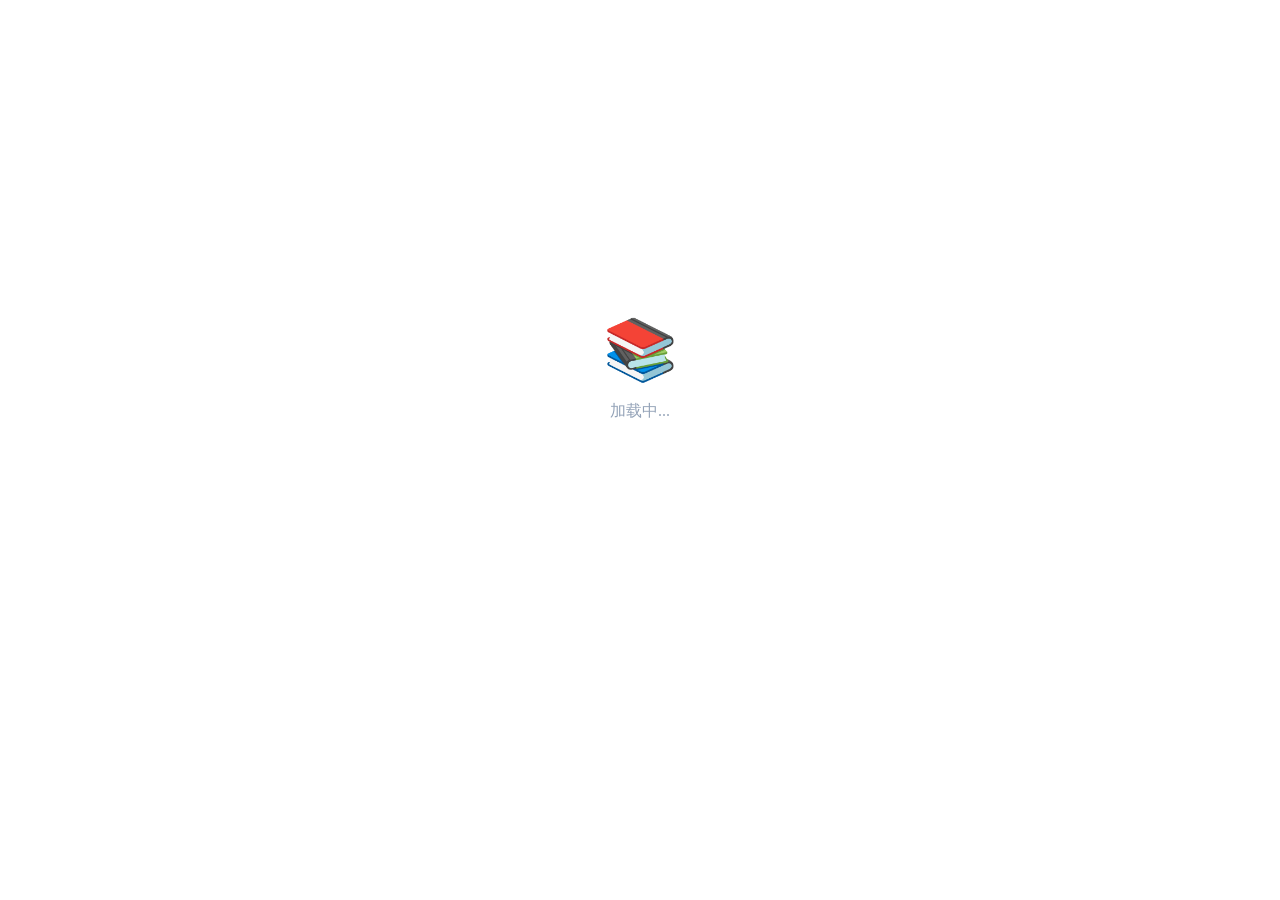
==== docs/app/index.html @ 338a447e "Add app files" ====
<!DOCTYPE html>
<html lang="zh-CN">
<head>
  <meta charset="UTF-8">
  <meta name="viewport" content="width=device-width, initial-scale=1.0">
  <title>南京中考闯关 🏆</title>
  <link rel="stylesheet" href="css/style.css">
</head>
<body>
  <div id="app">
    <!-- 加载中 -->
    <div style="display: flex; align-items: center; justify-content: center; min-height: 80vh;">
      <div style="text-align: center;">
        <div style="font-size: 60px; margin-bottom: 16px;">📚</div>
        <div style="color: #94a3b8;">加载中...</div>
      </div>
    </div>
  </div>

  <script src="js/questions.js"></script>
  <script src="js/game.js"></script>
  <script src="js/app.js"></script>
</body>
</html>
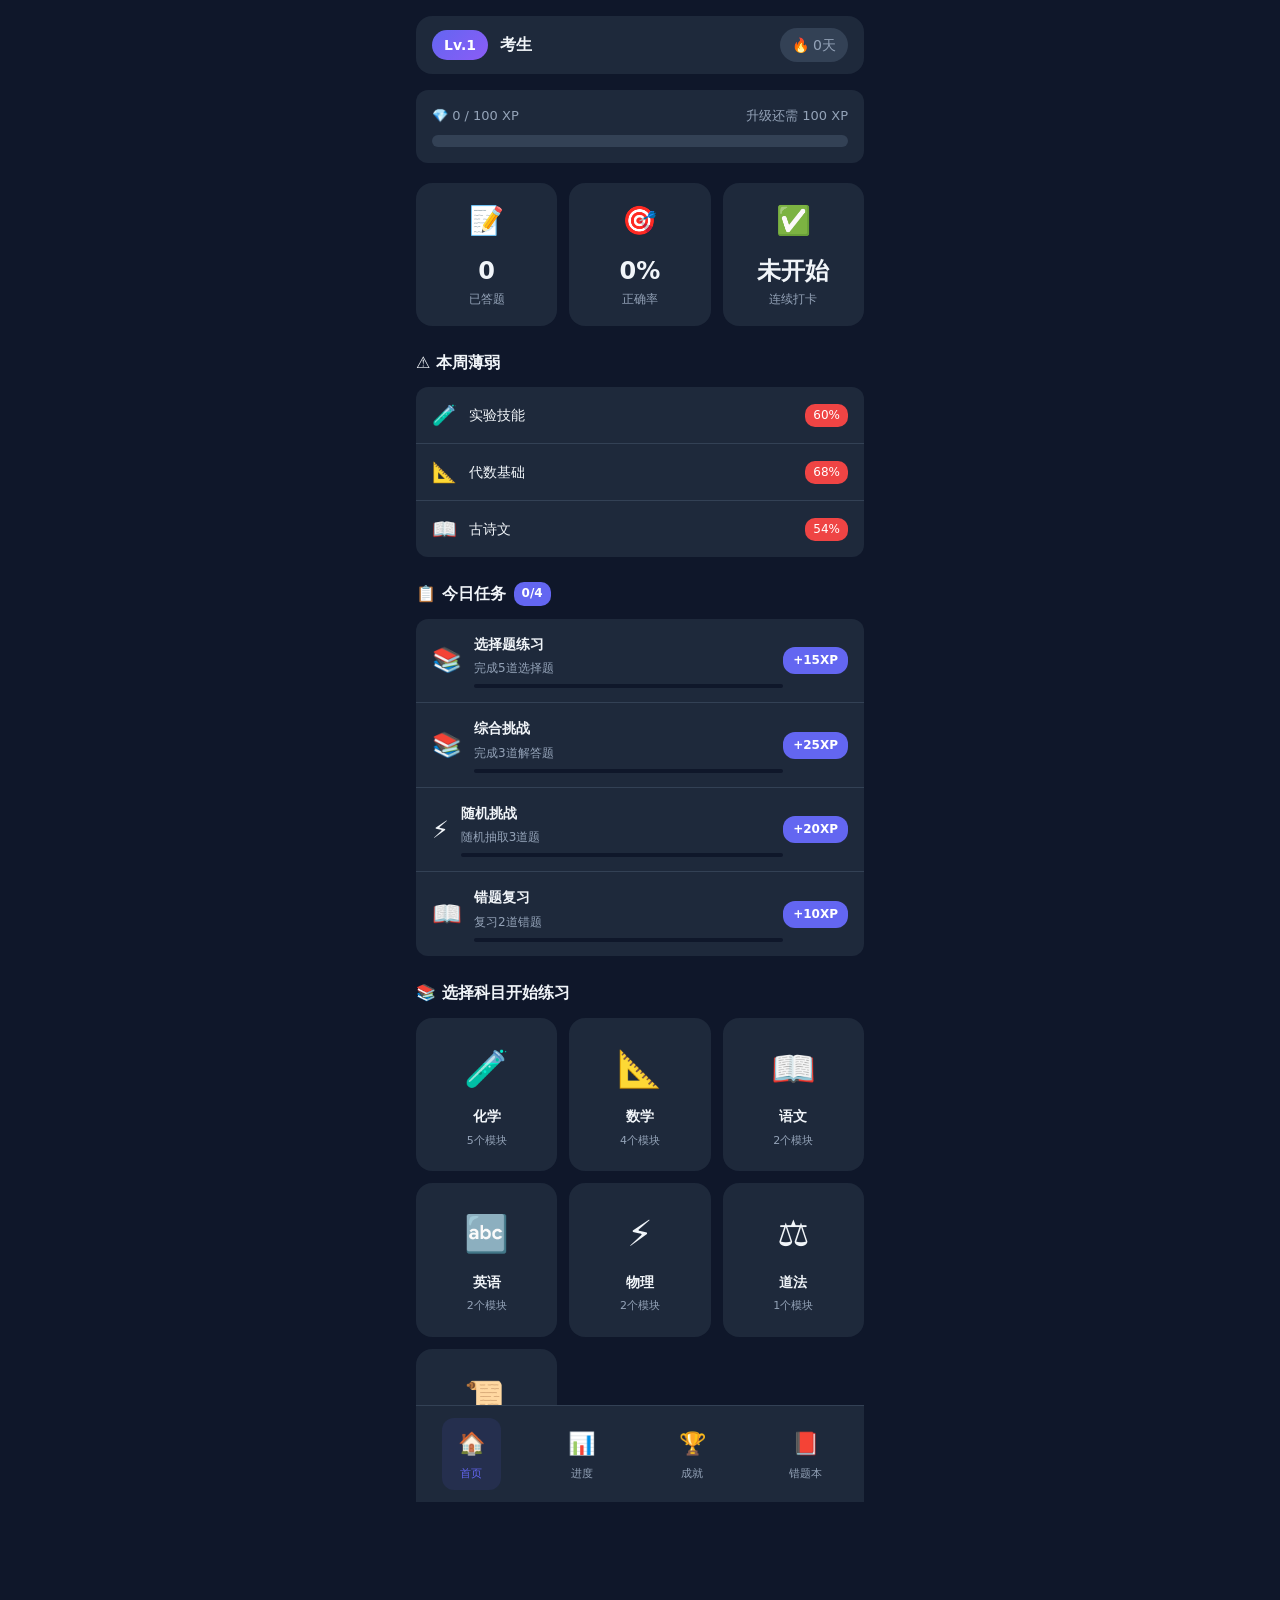
==== commit 60868c79: "fix: force CDN refresh with version param" ====
--- a/docs/app/index.html
+++ b/docs/app/index.html
@@ -4,7 +4,7 @@
   <meta charset="UTF-8">
   <meta name="viewport" content="width=device-width, initial-scale=1.0">
   <title>南京中考闯关 🏆</title>
-  <link rel="stylesheet" href="css/style.css">
+  <link rel="stylesheet" href="css/style.css?v=20260809">
 </head>
 <body>
   <div id="app">
@@ -17,8 +17,8 @@
     </div>
   </div>
 
-  <script src="js/questions.js"></script>
-  <script src="js/game.js"></script>
-  <script src="js/app.js"></script>
+  <script src="js/questions.js?v=20260809"></script>
+  <script src="js/game.js?v=20260809"></script>
+  <script src="js/app.js?v=20260809"></script>
 </body>
 </html>
--- a/docs/app/css/style.css
+++ b/docs/app/css/style.css
@@ -0,0 +1,1126 @@
+/* 南京中考闯关App - 样式 */
+
+/* ===== 基础样式 ===== */
+* {
+  margin: 0;
+  padding: 0;
+  box-sizing: border-box;
+}
+
+:root {
+  --bg-primary: #0f172a;
+  --bg-secondary: #1e293b;
+  --bg-card: #334155;
+  --text-primary: #f1f5f9;
+  --text-secondary: #94a3b8;
+  --accent: #6366f1;
+  --accent-glow: rgba(99, 102, 241, 0.3);
+  --success: #10b981;
+  --success-glow: rgba(16, 185, 129, 0.3);
+  --danger: #ef4444;
+  --warning: #f59e0b;
+}
+
+body {
+  font-family: 'Segoe UI', system-ui, -apple-system, sans-serif;
+  background: var(--bg-primary);
+  color: var(--text-primary);
+  min-height: 100vh;
+  line-height: 1.6;
+}
+
+#app {
+  max-width: 480px;
+  margin: 0 auto;
+  padding: 16px;
+  padding-bottom: 80px;
+}
+
+/* ===== 首页样式 ===== */
+.home-view {
+  animation: fadeIn 0.3s ease;
+}
+
+@keyframes fadeIn {
+  from { opacity: 0; transform: translateY(10px); }
+  to { opacity: 1; transform: translateY(0); }
+}
+
+/* 状态栏 */
+.status-bar {
+  display: flex;
+  justify-content: space-between;
+  align-items: center;
+  padding: 12px 16px;
+  background: var(--bg-secondary);
+  border-radius: 16px;
+  margin-bottom: 16px;
+}
+
+.user-info {
+  display: flex;
+  align-items: center;
+  gap: 12px;
+}
+
+.level-badge {
+  background: linear-gradient(135deg, #6366f1, #8b5cf6);
+  color: white;
+  padding: 4px 12px;
+  border-radius: 20px;
+  font-weight: bold;
+  font-size: 14px;
+}
+
+.user-name {
+  font-weight: 600;
+}
+
+.streak-badge {
+  background: var(--bg-card);
+  padding: 6px 12px;
+  border-radius: 20px;
+  font-size: 14px;
+  color: var(--text-secondary);
+}
+
+.streak-badge.active {
+  background: linear-gradient(135deg, #f59e0b, #ef4444);
+  color: white;
+}
+
+/* 经验条 */
+.xp-bar {
+  background: var(--bg-secondary);
+  border-radius: 12px;
+  padding: 16px;
+  margin-bottom: 20px;
+}
+
+.xp-label {
+  display: flex;
+  justify-content: space-between;
+  font-size: 13px;
+  color: var(--text-secondary);
+  margin-bottom: 8px;
+}
+
+.xp-track {
+  height: 12px;
+  background: var(--bg-card);
+  border-radius: 6px;
+  overflow: hidden;
+}
+
+.xp-fill {
+  height: 100%;
+  background: linear-gradient(90deg, #6366f1, #8b5cf6);
+  border-radius: 6px;
+  transition: width 0.5s ease;
+  box-shadow: 0 0 10px var(--accent-glow);
+}
+
+/* 统计卡片 */
+.stats-grid {
+  display: grid;
+  grid-template-columns: repeat(3, 1fr);
+  gap: 12px;
+  margin-bottom: 24px;
+}
+
+.stat-card {
+  background: var(--bg-secondary);
+  border-radius: 16px;
+  padding: 16px;
+  text-align: center;
+  transition: transform 0.2s;
+}
+
+.stat-card:hover {
+  transform: translateY(-2px);
+}
+
+.stat-icon {
+  font-size: 28px;
+  margin-bottom: 8px;
+}
+
+.stat-value {
+  font-size: 24px;
+  font-weight: bold;
+  color: var(--text-primary);
+}
+
+.stat-label {
+  font-size: 12px;
+  color: var(--text-secondary);
+}
+
+/* 区域标题 */
+.section {
+  margin-bottom: 24px;
+}
+
+.section-title {
+  font-size: 16px;
+  font-weight: 600;
+  margin-bottom: 12px;
+  display: flex;
+  align-items: center;
+  gap: 8px;
+}
+
+.quest-count {
+  background: var(--accent);
+  color: white;
+  padding: 2px 8px;
+  border-radius: 10px;
+  font-size: 12px;
+}
+
+/* 薄弱点列表 */
+.weak-list {
+  background: var(--bg-secondary);
+  border-radius: 12px;
+  overflow: hidden;
+}
+
+.weak-item {
+  display: flex;
+  align-items: center;
+  padding: 12px 16px;
+  border-bottom: 1px solid var(--bg-card);
+  cursor: pointer;
+  transition: background 0.2s;
+}
+
+.weak-item:last-child {
+  border-bottom: none;
+}
+
+.weak-item:hover {
+  background: var(--bg-card);
+}
+
+.weak-icon {
+  font-size: 20px;
+  margin-right: 12px;
+}
+
+.weak-name {
+  flex: 1;
+  font-size: 14px;
+}
+
+.weak-rate {
+  background: var(--danger);
+  color: white;
+  padding: 2px 8px;
+  border-radius: 10px;
+  font-size: 12px;
+}
+
+/* 任务列表 */
+.quest-list {
+  background: var(--bg-secondary);
+  border-radius: 12px;
+  overflow: hidden;
+}
+
+.quest-item {
+  display: flex;
+  align-items: center;
+  padding: 14px 16px;
+  border-bottom: 1px solid var(--bg-card);
+  cursor: pointer;
+  transition: background 0.2s;
+}
+
+.quest-item:last-child {
+  border-bottom: none;
+}
+
+.quest-item:hover {
+  background: var(--bg-card);
+}
+
+.quest-item.completed {
+  opacity: 0.6;
+}
+
+.quest-icon {
+  font-size: 24px;
+  margin-right: 12px;
+}
+
+.quest-info {
+  flex: 1;
+}
+
+.quest-title {
+  font-weight: 600;
+  font-size: 14px;
+}
+
+.quest-desc {
+  font-size: 12px;
+  color: var(--text-secondary);
+  margin: 4px 0;
+}
+
+.quest-progress-bar {
+  height: 4px;
+  background: var(--bg-primary);
+  border-radius: 2px;
+  overflow: hidden;
+  margin-top: 6px;
+}
+
+.quest-progress-fill {
+  height: 100%;
+  background: var(--success);
+  border-radius: 2px;
+  transition: width 0.3s ease;
+}
+
+.quest-xp {
+  background: var(--accent);
+  color: white;
+  padding: 4px 10px;
+  border-radius: 12px;
+  font-size: 12px;
+  font-weight: 600;
+}
+
+/* 科目网格 */
+.subject-grid {
+  display: grid;
+  grid-template-columns: repeat(3, 1fr);
+  gap: 12px;
+}
+
+.subject-card {
+  background: var(--bg-secondary);
+  border-radius: 16px;
+  padding: 20px 12px;
+  text-align: center;
+  cursor: pointer;
+  transition: all 0.3s ease;
+  border: 2px solid transparent;
+}
+
+.subject-card:hover {
+  transform: translateY(-4px);
+  border-color: var(--card-color);
+  box-shadow: 0 8px 20px rgba(0,0,0,0.3);
+}
+
+.subject-icon {
+  font-size: 36px;
+  margin-bottom: 8px;
+}
+
+.subject-name {
+  font-weight: 600;
+  font-size: 14px;
+  margin-bottom: 4px;
+}
+
+.subject-topics {
+  font-size: 11px;
+  color: var(--text-secondary);
+}
+
+/* 底部导航 */
+.bottom-nav {
+  position: fixed;
+  bottom: 0;
+  left: 0;
+  right: 0;
+  background: var(--bg-secondary);
+  display: flex;
+  justify-content: space-around;
+  padding: 12px 0;
+  border-top: 1px solid var(--bg-card);
+  max-width: 480px;
+  margin: 0 auto;
+}
+
+.nav-item {
+  display: flex;
+  flex-direction: column;
+  align-items: center;
+  gap: 4px;
+  cursor: pointer;
+  padding: 8px 16px;
+  border-radius: 12px;
+  transition: all 0.2s;
+  color: var(--text-secondary);
+}
+
+.nav-item.active {
+  color: var(--accent);
+  background: rgba(99, 102, 241, 0.1);
+}
+
+.nav-icon {
+  font-size: 22px;
+}
+
+.nav-label {
+  font-size: 11px;
+}
+
+/* ===== 题目页面 ===== */
+.quiz-view {
+  animation: fadeIn 0.3s ease;
+}
+
+.quiz-header {
+  background: var(--bg-secondary);
+  border-radius: 12px;
+  padding: 16px;
+  margin-bottom: 20px;
+}
+
+.quiz-progress-info {
+  display: flex;
+  justify-content: space-between;
+  font-size: 14px;
+  margin-bottom: 8px;
+}
+
+.quiz-score {
+  color: var(--success);
+  font-weight: 600;
+}
+
+.quiz-progress-bar {
+  height: 6px;
+  background: var(--bg-card);
+  border-radius: 3px;
+  overflow: hidden;
+}
+
+.quiz-progress-fill {
+  height: 100%;
+  background: linear-gradient(90deg, var(--accent), #8b5cf6);
+  border-radius: 3px;
+  transition: width 0.3s ease;
+}
+
+/* 题目容器 */
+.question-container {
+  background: var(--bg-secondary);
+  border-radius: 16px;
+  padding: 20px;
+  margin-bottom: 20px;
+}
+
+.question-type-badge {
+  display: inline-block;
+  background: var(--accent);
+  color: white;
+  padding: 4px 12px;
+  border-radius: 20px;
+  font-size: 12px;
+  margin-bottom: 16px;
+}
+
+.question-text {
+  font-size: 18px;
+  font-weight: 500;
+  line-height: 1.7;
+  margin-bottom: 24px;
+}
+
+/* 选项列表 */
+.options-list {
+  display: flex;
+  flex-direction: column;
+  gap: 12px;
+}
+
+.option-item {
+  display: flex;
+  align-items: center;
+  background: var(--bg-card);
+  padding: 14px 16px;
+  border-radius: 12px;
+  cursor: pointer;
+  transition: all 0.2s;
+  border: 2px solid transparent;
+}
+
+.option-item:hover {
+  border-color: var(--accent);
+  transform: translateX(4px);
+}
+
+.option-item.correct-option {
+  background: var(--success);
+  border-color: var(--success);
+}
+
+.option-item.wrong-option {
+  background: var(--danger);
+  border-color: var(--danger);
+}
+
+.option-letter {
+  width: 32px;
+  height: 32px;
+  background: var(--bg-secondary);
+  border-radius: 50%;
+  display: flex;
+  align-items: center;
+  justify-content: center;
+  font-weight: bold;
+  margin-right: 12px;
+  flex-shrink: 0;
+}
+
+.option-text {
+  font-size: 15px;
+}
+
+/* 填空题输入 */
+.input-area {
+  display: flex;
+  gap: 12px;
+}
+
+.answer-input {
+  flex: 1;
+  background: var(--bg-card);
+  border: 2px solid var(--bg-card);
+  border-radius: 12px;
+  padding: 14px 16px;
+  font-size: 16px;
+  color: var(--text-primary);
+  outline: none;
+  transition: border-color 0.2s;
+}
+
+.answer-input:focus {
+  border-color: var(--accent);
+}
+
+.submit-btn {
+  background: var(--accent);
+  color: white;
+  border: none;
+  padding: 14px 24px;
+  border-radius: 12px;
+  font-size: 15px;
+  font-weight: 600;
+  cursor: pointer;
+  transition: transform 0.2s;
+}
+
+.submit-btn:hover {
+  transform: scale(1.05);
+}
+
+/* 结果区域 */
+.result-area {
+  margin-top: 16px;
+}
+
+.result-card {
+  background: var(--bg-secondary);
+  border-radius: 16px;
+  padding: 24px;
+  text-align: center;
+  animation: slideUp 0.3s ease;
+}
+
+@keyframes slideUp {
+  from { opacity: 0; transform: translateY(20px); }
+  to { opacity: 1; transform: translateY(0); }
+}
+
+.result-card.correct {
+  border: 2px solid var(--success);
+}
+
+.result-card.wrong {
+  border: 2px solid var(--danger);
+}
+
+.result-icon {
+  font-size: 48px;
+  margin-bottom: 12px;
+}
+
+.result-text {
+  font-size: 20px;
+  font-weight: bold;
+  margin-bottom: 16px;
+}
+
+.result-card.correct .result-text {
+  color: var(--success);
+}
+
+.result-card.wrong .result-text {
+  color: var(--danger);
+}
+
+.answer-compare {
+  background: var(--bg-card);
+  padding: 12px;
+  border-radius: 8px;
+  margin-bottom: 16px;
+  text-align: left;
+}
+
+.your-answer {
+  color: var(--danger);
+  font-size: 14px;
+  margin-bottom: 8px;
+}
+
+.correct-answer {
+  color: var(--success);
+  font-size: 14px;
+}
+
+.explanation {
+  background: var(--bg-card);
+  padding: 12px;
+  border-radius: 8px;
+  text-align: left;
+  font-size: 14px;
+  line-height: 1.6;
+  margin-bottom: 20px;
+  color: var(--text-secondary);
+}
+
+.explanation strong {
+  color: var(--text-primary);
+}
+
+.next-btn {
+  background: var(--accent);
+  color: white;
+  border: none;
+  padding: 14px 32px;
+  border-radius: 12px;
+  font-size: 16px;
+  font-weight: 600;
+  cursor: pointer;
+  transition: transform 0.2s;
+}
+
+.next-btn:hover {
+  transform: scale(1.05);
+}
+
+/* ===== 结果页面 ===== */
+.result-view {
+  display: flex;
+  flex-direction: column;
+  align-items: center;
+  justify-content: center;
+  min-height: 70vh;
+  animation: fadeIn 0.3s ease;
+}
+
+.result-summary {
+  text-align: center;
+  margin-bottom: 32px;
+}
+
+.result-grade {
+  font-size: 80px;
+  margin-bottom: 16px;
+}
+
+.result-summary h2 {
+  font-size: 24px;
+  margin-bottom: 24px;
+}
+
+.result-stats {
+  display: flex;
+  gap: 24px;
+}
+
+.result-stat {
+  text-align: center;
+}
+
+.result-stat .stat-value {
+  display: block;
+  font-size: 28px;
+  font-weight: bold;
+  color: var(--accent);
+}
+
+.result-stat .stat-label {
+  font-size: 12px;
+  color: var(--text-secondary);
+}
+
+.result-actions {
+  display: flex;
+  gap: 16px;
+}
+
+.action-btn {
+  padding: 14px 28px;
+  border-radius: 12px;
+  font-size: 15px;
+  font-weight: 600;
+  cursor: pointer;
+  transition: transform 0.2s;
+}
+
+.action-btn:hover {
+  transform: scale(1.05);
+}
+
+.action-btn.primary {
+  background: var(--accent);
+  color: white;
+  border: none;
+}
+
+.action-btn.secondary {
+  background: transparent;
+  color: var(--accent);
+  border: 2px solid var(--accent);
+}
+
+/* ===== 专题选择页面 ===== */
+.topics-view {
+  animation: fadeIn 0.3s ease;
+}
+
+.view-header {
+  display: flex;
+  align-items: center;
+  gap: 16px;
+  margin-bottom: 24px;
+}
+
+.back-btn {
+  background: var(--bg-secondary);
+  border: none;
+  color: var(--text-primary);
+  padding: 8px 16px;
+  border-radius: 8px;
+  cursor: pointer;
+  transition: background 0.2s;
+}
+
+.back-btn:hover {
+  background: var(--bg-card);
+}
+
+.view-header h2 {
+  font-size: 20px;
+}
+
+.topic-list {
+  background: var(--bg-secondary);
+  border-radius: 16px;
+  overflow: hidden;
+}
+
+.topic-item {
+  display: flex;
+  align-items: center;
+  padding: 16px;
+  border-bottom: 1px solid var(--bg-card);
+  cursor: pointer;
+  transition: background 0.2s;
+}
+
+.topic-item:last-child {
+  border-bottom: none;
+}
+
+.topic-item:hover {
+  background: var(--bg-card);
+}
+
+.topic-icon {
+  width: 48px;
+  height: 48px;
+  border-radius: 12px;
+  display: flex;
+  align-items: center;
+  justify-content: center;
+  font-size: 24px;
+  margin-right: 16px;
+}
+
+.topic-info {
+  flex: 1;
+}
+
+.topic-name {
+  font-weight: 600;
+  font-size: 15px;
+  margin-bottom: 4px;
+}
+
+.topic-count {
+  font-size: 12px;
+  color: var(--text-secondary);
+}
+
+.topic-arrow {
+  color: var(--text-secondary);
+  font-size: 18px;
+}
+
+/* ===== 进度页面 ===== */
+.progress-view {
+  animation: fadeIn 0.3s ease;
+}
+
+.progress-summary {
+  display: grid;
+  grid-template-columns: repeat(3, 1fr);
+  gap: 12px;
+  margin-bottom: 24px;
+}
+
+.progress-card {
+  background: var(--bg-secondary);
+  border-radius: 16px;
+  padding: 16px;
+  text-align: center;
+  display: flex;
+  flex-direction: column;
+  align-items: center;
+}
+
+.progress-icon {
+  font-size: 28px;
+  margin-bottom: 8px;
+}
+
+.progress-value {
+  font-size: 24px;
+  font-weight: bold;
+}
+
+.progress-label {
+  font-size: 11px;
+  color: var(--text-secondary);
+}
+
+.level-section {
+  background: var(--bg-secondary);
+  border-radius: 16px;
+  padding: 20px;
+  margin-bottom: 24px;
+}
+
+.level-section h3 {
+  font-size: 16px;
+  margin-bottom: 16px;
+}
+
+.level-info {
+  display: flex;
+  justify-content: space-between;
+  font-size: 14px;
+  margin-bottom: 8px;
+}
+
+.level-bar {
+  height: 12px;
+  background: var(--bg-card);
+  border-radius: 6px;
+  overflow: hidden;
+  margin-bottom: 8px;
+}
+
+.level-fill {
+  height: 100%;
+  background: linear-gradient(90deg, #6366f1, #8b5cf6);
+  border-radius: 6px;
+  transition: width 0.5s ease;
+}
+
+.level-next {
+  font-size: 12px;
+  color: var(--text-secondary);
+  text-align: center;
+}
+
+.subject-progress {
+  background: var(--bg-secondary);
+  border-radius: 16px;
+  padding: 20px;
+  margin-bottom: 24px;
+}
+
+.subject-progress h3 {
+  font-size: 16px;
+  margin-bottom: 16px;
+}
+
+.subject-progress-item {
+  display: flex;
+  align-items: center;
+  gap: 12px;
+  margin-bottom: 12px;
+}
+
+.subject-progress-item:last-child {
+  margin-bottom: 0;
+}
+
+.subject-progress-info {
+  display: flex;
+  align-items: center;
+  gap: 8px;
+  width: 80px;
+}
+
+.subject-progress-info .subject-icon {
+  font-size: 18px;
+}
+
+.subject-progress-info .subject-name {
+  font-size: 13px;
+}
+
+.subject-progress-bar {
+  flex: 1;
+  height: 8px;
+  background: var(--bg-card);
+  border-radius: 4px;
+  overflow: hidden;
+}
+
+.subject-progress-fill {
+  height: 100%;
+  border-radius: 4px;
+  transition: width 0.5s ease;
+}
+
+.subject-progress-value {
+  font-size: 13px;
+  font-weight: 600;
+  width: 40px;
+  text-align: right;
+}
+
+.back-home-btn {
+  display: block;
+  width: 100%;
+  background: var(--accent);
+  color: white;
+  border: none;
+  padding: 14px;
+  border-radius: 12px;
+  font-size: 15px;
+  font-weight: 600;
+  cursor: pointer;
+  transition: transform 0.2s;
+}
+
+.back-home-btn:hover {
+  transform: scale(1.02);
+}
+
+/* ===== 成就页面 ===== */
+.achievements-view {
+  animation: fadeIn 0.3s ease;
+}
+
+.achievements-grid {
+  display: grid;
+  grid-template-columns: repeat(2, 1fr);
+  gap: 12px;
+  margin-bottom: 24px;
+}
+
+.achievement-card {
+  background: var(--bg-secondary);
+  border-radius: 16px;
+  padding: 20px;
+  text-align: center;
+  border: 2px solid transparent;
+  transition: all 0.3s ease;
+}
+
+.achievement-card.unlocked {
+  border-color: var(--warning);
+  box-shadow: 0 0 20px rgba(245, 158, 11, 0.2);
+}
+
+.achievement-card.locked {
+  opacity: 0.5;
+}
+
+.achievement-icon {
+  font-size: 40px;
+  margin-bottom: 12px;
+}
+
+.achievement-name {
+  font-weight: 600;
+  font-size: 14px;
+  margin-bottom: 4px;
+}
+
+.achievement-desc {
+  font-size: 11px;
+  color: var(--text-secondary);
+  margin-bottom: 8px;
+}
+
+.achievement-badge {
+  background: var(--warning);
+  color: white;
+  padding: 2px 10px;
+  border-radius: 10px;
+  font-size: 11px;
+  font-weight: 600;
+}
+
+.achievement-condition {
+  font-size: 11px;
+  color: var(--text-secondary);
+}
+
+/* ===== 错题本页面 ===== */
+.wrongbook-view {
+  animation: fadeIn 0.3s ease;
+}
+
+.empty-state {
+  text-align: center;
+  padding: 60px 20px;
+}
+
+.empty-icon {
+  font-size: 60px;
+  margin-bottom: 16px;
+}
+
+.empty-text {
+  font-size: 16px;
+  color: var(--text-secondary);
+}
+
+.wrong-list {
+  background: var(--bg-secondary);
+  border-radius: 16px;
+  overflow: hidden;
+  margin-bottom: 24px;
+}
+
+.wrong-item {
+  padding: 16px;
+  border-bottom: 1px solid var(--bg-card);
+}
+
+.wrong-item:last-child {
+  border-bottom: none;
+}
+
+.wrong-question {
+  font-size: 14px;
+  margin-bottom: 12px;
+  line-height: 1.5;
+}
+
+.wrong-answer {
+  background: var(--bg-card);
+  padding: 10px;
+  border-radius: 8px;
+  margin-bottom: 8px;
+}
+
+.wrong-label {
+  color: var(--text-secondary);
+  font-size: 12px;
+}
+
+.wrong-value {
+  color: var(--success);
+  font-size: 13px;
+  font-weight: 600;
+}
+
+.wrong-times {
+  font-size: 11px;
+  color: var(--danger);
+  margin-bottom: 8px;
+}
+
+.review-btn {
+  background: var(--accent);
+  color: white;
+  border: none;
+  padding: 8px 16px;
+  border-radius: 8px;
+  font-size: 12px;
+  cursor: pointer;
+  transition: transform 0.2s;
+}
+
+.review-btn:hover {
+  transform: scale(1.05);
+}
+
+/* ===== 提示 ===== */
+.toast {
+  position: fixed;
+  top: 50%;
+  left: 50%;
+  transform: translate(-50%, -50%);
+  background: var(--bg-card);
+  color: var(--text-primary);
+  padding: 12px 24px;
+  border-radius: 12px;
+  font-size: 14px;
+  z-index: 1000;
+  animation: fadeIn 0.2s ease;
+  box-shadow: 0 10px 30px rgba(0,0,0,0.5);
+}
+
+.achievement-toast {
+  position: fixed;
+  top: 20px;
+  left: 50%;
+  transform: translateX(-50%);
+  background: linear-gradient(135deg, #f59e0b, #ef4444);
+  color: white;
+  padding: 16px 24px;
+  border-radius: 16px;
+  display: flex;
+  align-items: center;
+  gap: 12px;
+  z-index: 1000;
+  animation: slideDown 0.3s ease;
+  box-shadow: 0 10px 30px rgba(0,0,0,0.5);
+}
+
+@keyframes slideDown {
+  from { opacity: 0; transform: translate(-50%, -30px); }
+  to { opacity: 1; transform: translate(-50%, 0); }
+}
+
+.achievement-toast-icon {
+  font-size: 28px;
+}
+
+.achievement-toast-title {
+  font-weight: 600;
+  font-size: 14px;
+}
+
+.achievement-toast-desc {
+  font-size: 12px;
+  opacity: 0.9;
+}
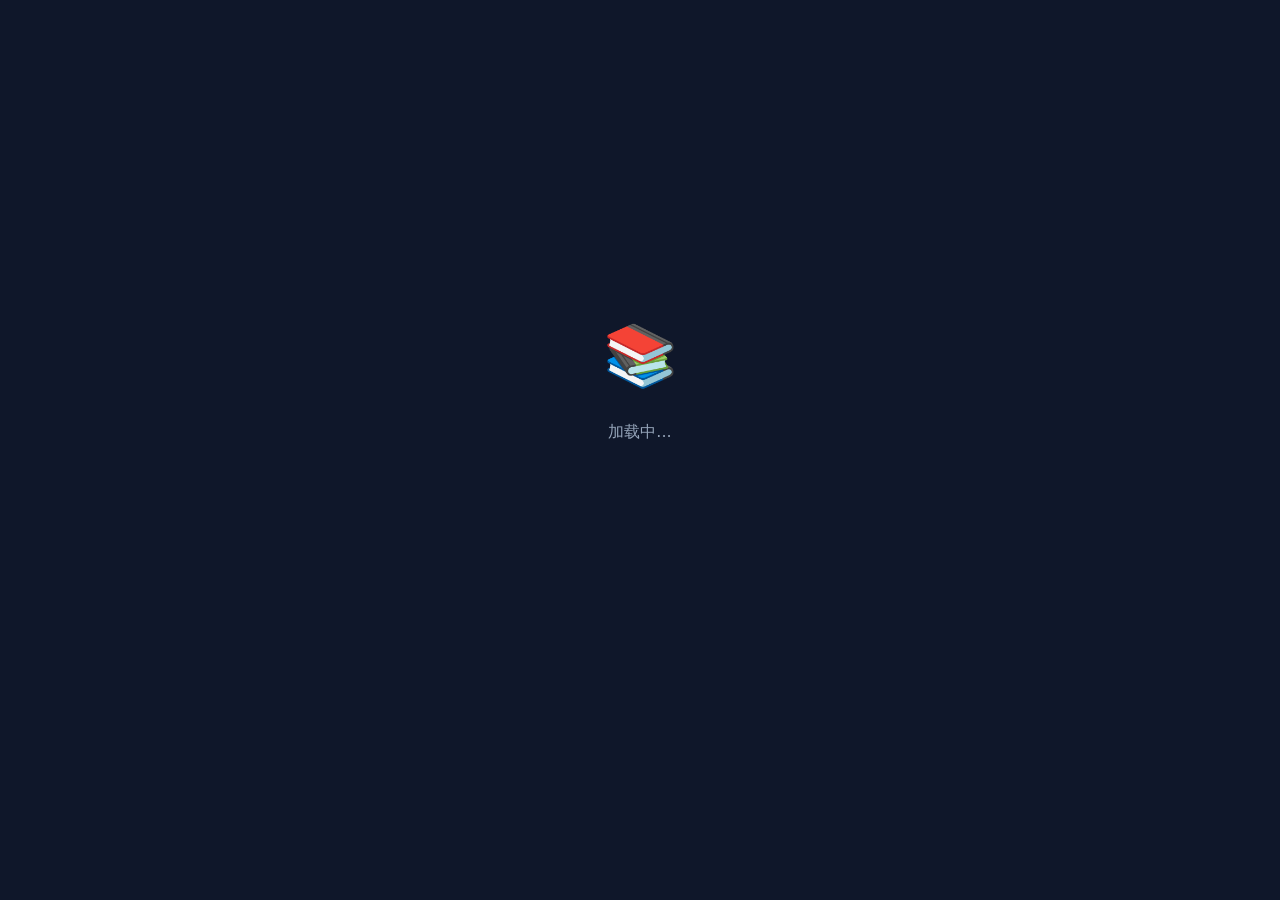
==== commit 85a9372b: "refresh: rename js files to force CDN refresh" ====
--- a/docs/app/index.html
+++ b/docs/app/index.html
@@ -4,7 +4,7 @@
   <meta charset="UTF-8">
   <meta name="viewport" content="width=device-width, initial-scale=1.0">
   <title>南京中考闯关 🏆</title>
-  <link rel="stylesheet" href="css/style.css?v=20260809">
+  <link rel="stylesheet" href="css/style.css?v=20260809b">
 </head>
 <body>
   <div id="app">
@@ -17,8 +17,8 @@
     </div>
   </div>
 
-  <script src="js/questions.js?v=20260809"></script>
-  <script src="js/game.js?v=20260809"></script>
-  <script src="js/app.js?v=20260809"></script>
+  <script src="js/questions.v2.js"></script>
+  <script src="js/game.v2.js"></script>
+  <script src="js/app.v2.js"></script>
 </body>
 </html>
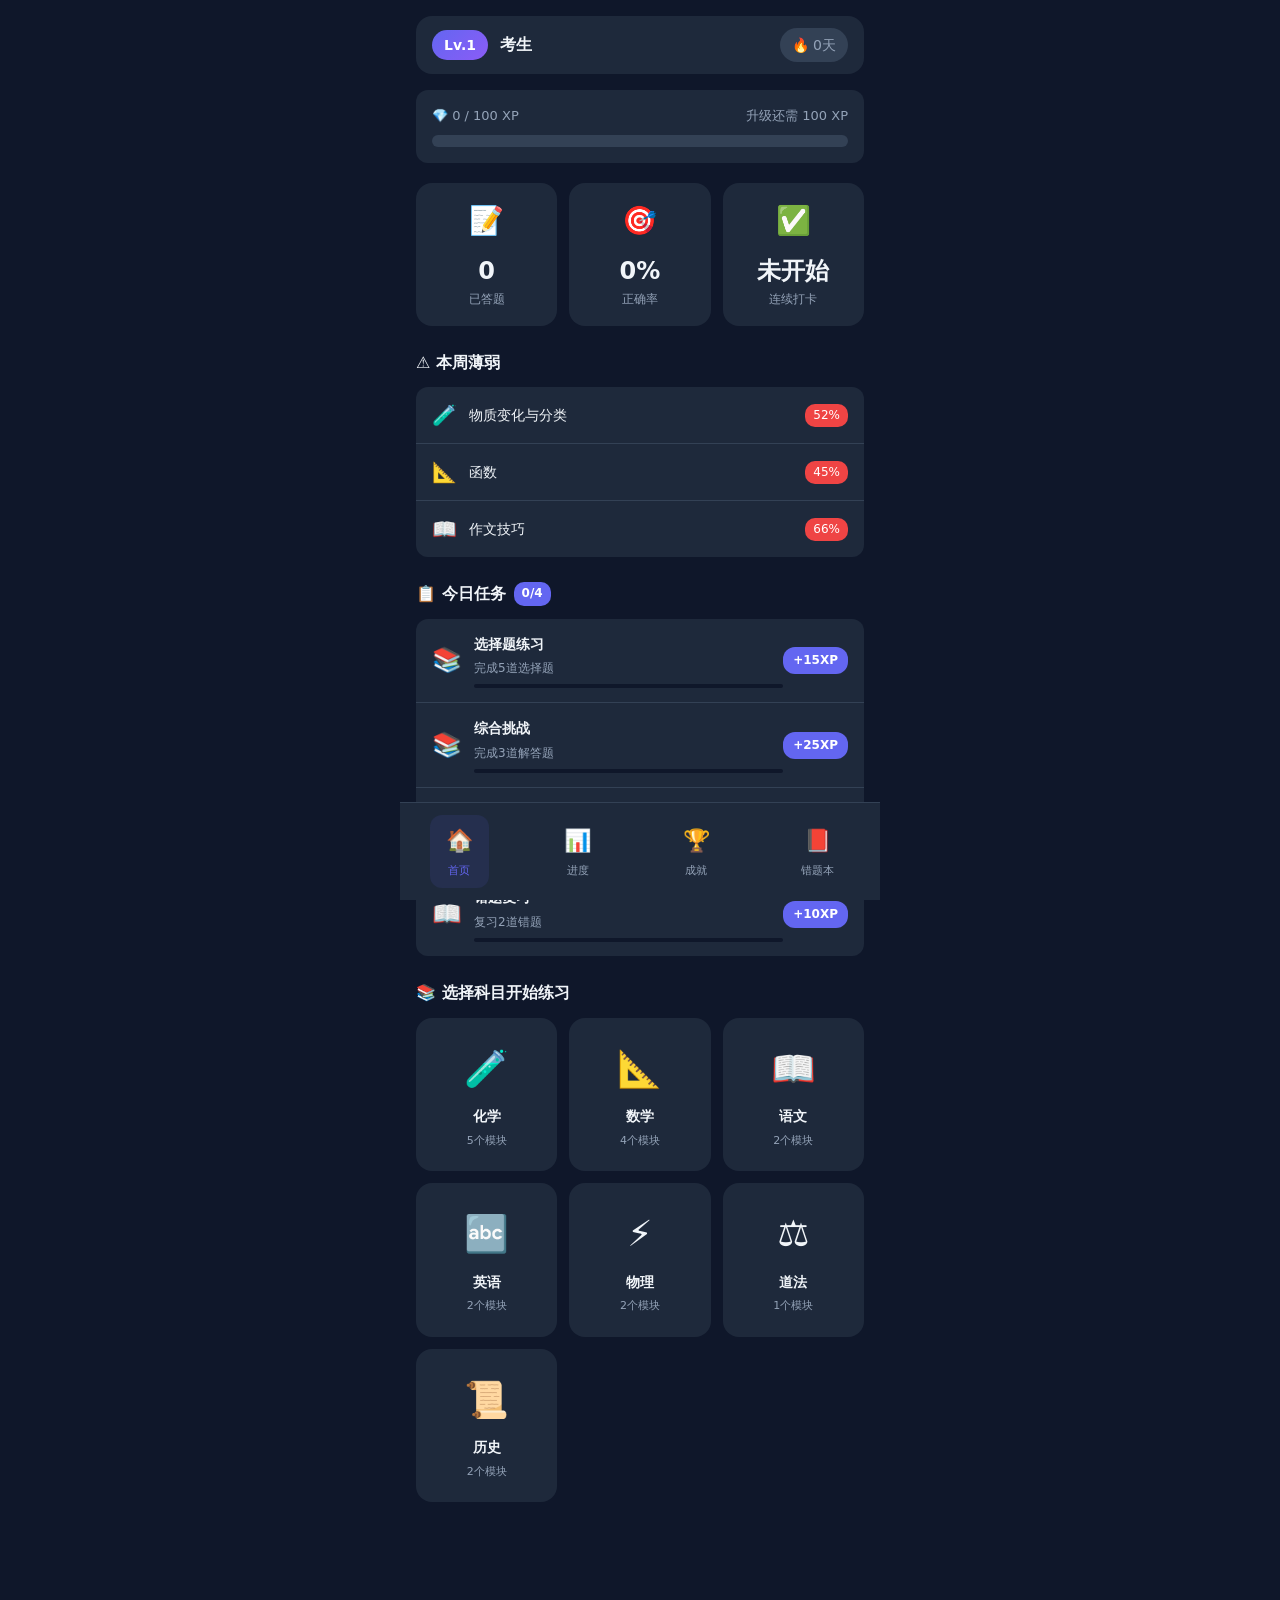
==== commit 7783e440: "refresh v2: force CDN cache clear with timestamp param" ====
--- a/docs/app/index.html
+++ b/docs/app/index.html
@@ -2,13 +2,13 @@
 <html lang="zh-CN">
 <head>
   <meta charset="UTF-8">
+  <!-- CDN-REFRESH-20260809C - v2 JS files -->
   <meta name="viewport" content="width=device-width, initial-scale=1.0">
   <title>南京中考闯关 🏆</title>
-  <link rel="stylesheet" href="css/style.css?v=20260809b">
+  <link rel="stylesheet" href="css/style.css?v=20260809c">
 </head>
 <body>
   <div id="app">
-    <!-- 加载中 -->
     <div style="display: flex; align-items: center; justify-content: center; min-height: 80vh;">
       <div style="text-align: center;">
         <div style="font-size: 60px; margin-bottom: 16px;">📚</div>
@@ -16,9 +16,8 @@
       </div>
     </div>
   </div>
-
-  <script src="js/questions.v2.js"></script>
-  <script src="js/game.v2.js"></script>
-  <script src="js/app.v2.js"></script>
+  <script src="js/questions.v2.js?t=20260809c"></script>
+  <script src="js/game.v2.js?t=20260809c"></script>
+  <script src="js/app.v2.js?t=20260809c"></script>
 </body>
-</html>
+</html>
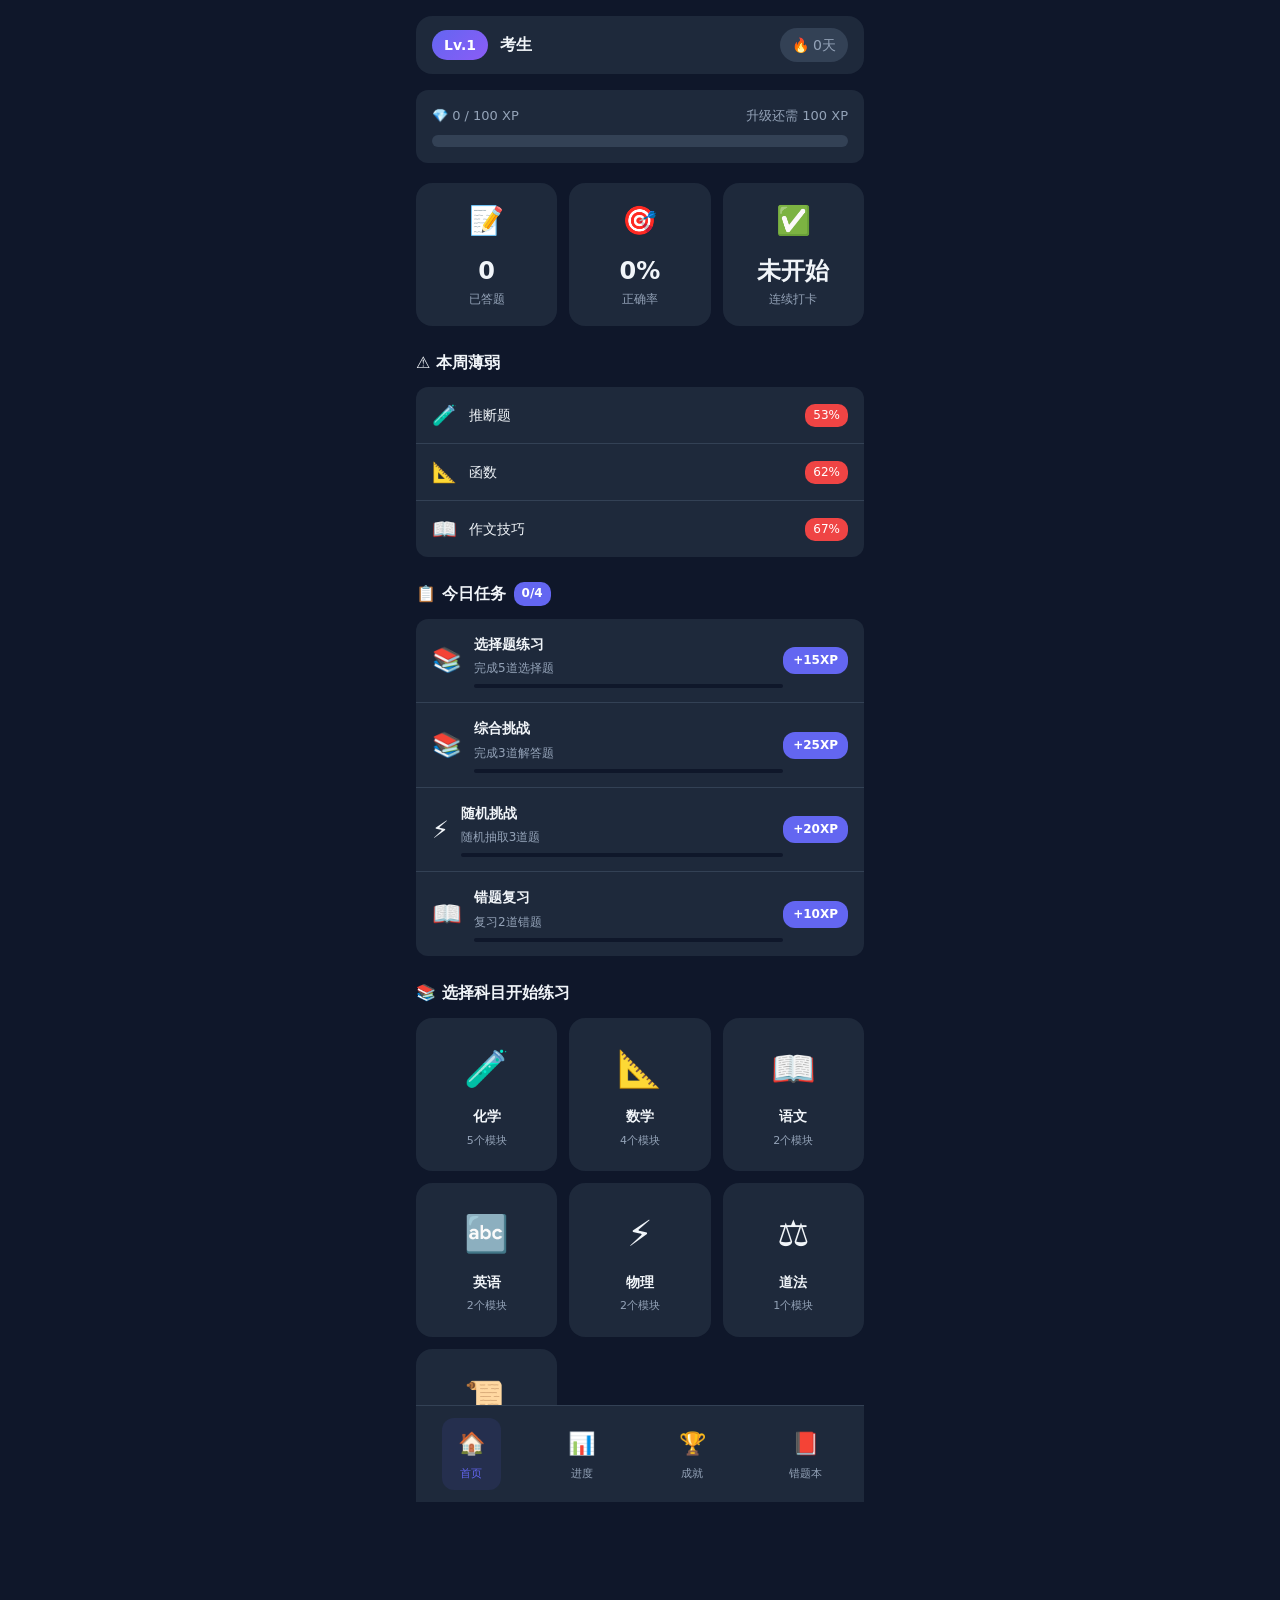
==== commit 76a770cf: "feat: single-file HTML with embedded CSS/JS (bypass CDN cache)" ====
--- a/docs/app/index.html
+++ b/docs/app/index.html
@@ -2,22 +2,2976 @@
 <html lang="zh-CN">
 <head>
   <meta charset="UTF-8">
-  <!-- CDN-REFRESH-20260809C - v2 JS files -->
   <meta name="viewport" content="width=device-width, initial-scale=1.0">
   <title>南京中考闯关 🏆</title>
-  <link rel="stylesheet" href="css/style.css?v=20260809c">
+  <style>
+/* 南京中考闯关App - 样式 */
+
+/* ===== 基础样式 ===== */
+* {
+  margin: 0;
+  padding: 0;
+  box-sizing: border-box;
+}
+
+:root {
+  --bg-primary: #0f172a;
+  --bg-secondary: #1e293b;
+  --bg-card: #334155;
+  --text-primary: #f1f5f9;
+  --text-secondary: #94a3b8;
+  --accent: #6366f1;
+  --accent-glow: rgba(99, 102, 241, 0.3);
+  --success: #10b981;
+  --success-glow: rgba(16, 185, 129, 0.3);
+  --danger: #ef4444;
+  --warning: #f59e0b;
+}
+
+body {
+  font-family: 'Segoe UI', system-ui, -apple-system, sans-serif;
+  background: var(--bg-primary);
+  color: var(--text-primary);
+  min-height: 100vh;
+  line-height: 1.6;
+}
+
+#app {
+  max-width: 480px;
+  margin: 0 auto;
+  padding: 16px;
+  padding-bottom: 80px;
+}
+
+/* ===== 首页样式 ===== */
+.home-view {
+  animation: fadeIn 0.3s ease;
+}
+
+@keyframes fadeIn {
+  from { opacity: 0; transform: translateY(10px); }
+  to { opacity: 1; transform: translateY(0); }
+}
+
+/* 状态栏 */
+.status-bar {
+  display: flex;
+  justify-content: space-between;
+  align-items: center;
+  padding: 12px 16px;
+  background: var(--bg-secondary);
+  border-radius: 16px;
+  margin-bottom: 16px;
+}
+
+.user-info {
+  display: flex;
+  align-items: center;
+  gap: 12px;
+}
+
+.level-badge {
+  background: linear-gradient(135deg, #6366f1, #8b5cf6);
+  color: white;
+  padding: 4px 12px;
+  border-radius: 20px;
+  font-weight: bold;
+  font-size: 14px;
+}
+
+.user-name {
+  font-weight: 600;
+}
+
+.streak-badge {
+  background: var(--bg-card);
+  padding: 6px 12px;
+  border-radius: 20px;
+  font-size: 14px;
+  color: var(--text-secondary);
+}
+
+.streak-badge.active {
+  background: linear-gradient(135deg, #f59e0b, #ef4444);
+  color: white;
+}
+
+/* 经验条 */
+.xp-bar {
+  background: var(--bg-secondary);
+  border-radius: 12px;
+  padding: 16px;
+  margin-bottom: 20px;
+}
+
+.xp-label {
+  display: flex;
+  justify-content: space-between;
+  font-size: 13px;
+  color: var(--text-secondary);
+  margin-bottom: 8px;
+}
+
+.xp-track {
+  height: 12px;
+  background: var(--bg-card);
+  border-radius: 6px;
+  overflow: hidden;
+}
+
+.xp-fill {
+  height: 100%;
+  background: linear-gradient(90deg, #6366f1, #8b5cf6);
+  border-radius: 6px;
+  transition: width 0.5s ease;
+  box-shadow: 0 0 10px var(--accent-glow);
+}
+
+/* 统计卡片 */
+.stats-grid {
+  display: grid;
+  grid-template-columns: repeat(3, 1fr);
+  gap: 12px;
+  margin-bottom: 24px;
+}
+
+.stat-card {
+  background: var(--bg-secondary);
+  border-radius: 16px;
+  padding: 16px;
+  text-align: center;
+  transition: transform 0.2s;
+}
+
+.stat-card:hover {
+  transform: translateY(-2px);
+}
+
+.stat-icon {
+  font-size: 28px;
+  margin-bottom: 8px;
+}
+
+.stat-value {
+  font-size: 24px;
+  font-weight: bold;
+  color: var(--text-primary);
+}
+
+.stat-label {
+  font-size: 12px;
+  color: var(--text-secondary);
+}
+
+/* 区域标题 */
+.section {
+  margin-bottom: 24px;
+}
+
+.section-title {
+  font-size: 16px;
+  font-weight: 600;
+  margin-bottom: 12px;
+  display: flex;
+  align-items: center;
+  gap: 8px;
+}
+
+.quest-count {
+  background: var(--accent);
+  color: white;
+  padding: 2px 8px;
+  border-radius: 10px;
+  font-size: 12px;
+}
+
+/* 薄弱点列表 */
+.weak-list {
+  background: var(--bg-secondary);
+  border-radius: 12px;
+  overflow: hidden;
+}
+
+.weak-item {
+  display: flex;
+  align-items: center;
+  padding: 12px 16px;
+  border-bottom: 1px solid var(--bg-card);
+  cursor: pointer;
+  transition: background 0.2s;
+}
+
+.weak-item:last-child {
+  border-bottom: none;
+}
+
+.weak-item:hover {
+  background: var(--bg-card);
+}
+
+.weak-icon {
+  font-size: 20px;
+  margin-right: 12px;
+}
+
+.weak-name {
+  flex: 1;
+  font-size: 14px;
+}
+
+.weak-rate {
+  background: var(--danger);
+  color: white;
+  padding: 2px 8px;
+  border-radius: 10px;
+  font-size: 12px;
+}
+
+/* 任务列表 */
+.quest-list {
+  background: var(--bg-secondary);
+  border-radius: 12px;
+  overflow: hidden;
+}
+
+.quest-item {
+  display: flex;
+  align-items: center;
+  padding: 14px 16px;
+  border-bottom: 1px solid var(--bg-card);
+  cursor: pointer;
+  transition: background 0.2s;
+}
+
+.quest-item:last-child {
+  border-bottom: none;
+}
+
+.quest-item:hover {
+  background: var(--bg-card);
+}
+
+.quest-item.completed {
+  opacity: 0.6;
+}
+
+.quest-icon {
+  font-size: 24px;
+  margin-right: 12px;
+}
+
+.quest-info {
+  flex: 1;
+}
+
+.quest-title {
+  font-weight: 600;
+  font-size: 14px;
+}
+
+.quest-desc {
+  font-size: 12px;
+  color: var(--text-secondary);
+  margin: 4px 0;
+}
+
+.quest-progress-bar {
+  height: 4px;
+  background: var(--bg-primary);
+  border-radius: 2px;
+  overflow: hidden;
+  margin-top: 6px;
+}
+
+.quest-progress-fill {
+  height: 100%;
+  background: var(--success);
+  border-radius: 2px;
+  transition: width 0.3s ease;
+}
+
+.quest-xp {
+  background: var(--accent);
+  color: white;
+  padding: 4px 10px;
+  border-radius: 12px;
+  font-size: 12px;
+  font-weight: 600;
+}
+
+/* 科目网格 */
+.subject-grid {
+  display: grid;
+  grid-template-columns: repeat(3, 1fr);
+  gap: 12px;
+}
+
+.subject-card {
+  background: var(--bg-secondary);
+  border-radius: 16px;
+  padding: 20px 12px;
+  text-align: center;
+  cursor: pointer;
+  transition: all 0.3s ease;
+  border: 2px solid transparent;
+}
+
+.subject-card:hover {
+  transform: translateY(-4px);
+  border-color: var(--card-color);
+  box-shadow: 0 8px 20px rgba(0,0,0,0.3);
+}
+
+.subject-icon {
+  font-size: 36px;
+  margin-bottom: 8px;
+}
+
+.subject-name {
+  font-weight: 600;
+  font-size: 14px;
+  margin-bottom: 4px;
+}
+
+.subject-topics {
+  font-size: 11px;
+  color: var(--text-secondary);
+}
+
+/* 底部导航 */
+.bottom-nav {
+  position: fixed;
+  bottom: 0;
+  left: 0;
+  right: 0;
+  background: var(--bg-secondary);
+  display: flex;
+  justify-content: space-around;
+  padding: 12px 0;
+  border-top: 1px solid var(--bg-card);
+  max-width: 480px;
+  margin: 0 auto;
+}
+
+.nav-item {
+  display: flex;
+  flex-direction: column;
+  align-items: center;
+  gap: 4px;
+  cursor: pointer;
+  padding: 8px 16px;
+  border-radius: 12px;
+  transition: all 0.2s;
+  color: var(--text-secondary);
+}
+
+.nav-item.active {
+  color: var(--accent);
+  background: rgba(99, 102, 241, 0.1);
+}
+
+.nav-icon {
+  font-size: 22px;
+}
+
+.nav-label {
+  font-size: 11px;
+}
+
+/* ===== 题目页面 ===== */
+.quiz-view {
+  animation: fadeIn 0.3s ease;
+}
+
+.quiz-header {
+  background: var(--bg-secondary);
+  border-radius: 12px;
+  padding: 16px;
+  margin-bottom: 20px;
+}
+
+.quiz-progress-info {
+  display: flex;
+  justify-content: space-between;
+  font-size: 14px;
+  margin-bottom: 8px;
+}
+
+.quiz-score {
+  color: var(--success);
+  font-weight: 600;
+}
+
+.quiz-progress-bar {
+  height: 6px;
+  background: var(--bg-card);
+  border-radius: 3px;
+  overflow: hidden;
+}
+
+.quiz-progress-fill {
+  height: 100%;
+  background: linear-gradient(90deg, var(--accent), #8b5cf6);
+  border-radius: 3px;
+  transition: width 0.3s ease;
+}
+
+/* 题目容器 */
+.question-container {
+  background: var(--bg-secondary);
+  border-radius: 16px;
+  padding: 20px;
+  margin-bottom: 20px;
+}
+
+.question-type-badge {
+  display: inline-block;
+  background: var(--accent);
+  color: white;
+  padding: 4px 12px;
+  border-radius: 20px;
+  font-size: 12px;
+  margin-bottom: 16px;
+}
+
+.question-text {
+  font-size: 18px;
+  font-weight: 500;
+  line-height: 1.7;
+  margin-bottom: 24px;
+}
+
+/* 选项列表 */
+.options-list {
+  display: flex;
+  flex-direction: column;
+  gap: 12px;
+}
+
+.option-item {
+  display: flex;
+  align-items: center;
+  background: var(--bg-card);
+  padding: 14px 16px;
+  border-radius: 12px;
+  cursor: pointer;
+  transition: all 0.2s;
+  border: 2px solid transparent;
+}
+
+.option-item:hover {
+  border-color: var(--accent);
+  transform: translateX(4px);
+}
+
+.option-item.correct-option {
+  background: var(--success);
+  border-color: var(--success);
+}
+
+.option-item.wrong-option {
+  background: var(--danger);
+  border-color: var(--danger);
+}
+
+.option-letter {
+  width: 32px;
+  height: 32px;
+  background: var(--bg-secondary);
+  border-radius: 50%;
+  display: flex;
+  align-items: center;
+  justify-content: center;
+  font-weight: bold;
+  margin-right: 12px;
+  flex-shrink: 0;
+}
+
+.option-text {
+  font-size: 15px;
+}
+
+/* 填空题输入 */
+.input-area {
+  display: flex;
+  gap: 12px;
+}
+
+.answer-input {
+  flex: 1;
+  background: var(--bg-card);
+  border: 2px solid var(--bg-card);
+  border-radius: 12px;
+  padding: 14px 16px;
+  font-size: 16px;
+  color: var(--text-primary);
+  outline: none;
+  transition: border-color 0.2s;
+}
+
+.answer-input:focus {
+  border-color: var(--accent);
+}
+
+.submit-btn {
+  background: var(--accent);
+  color: white;
+  border: none;
+  padding: 14px 24px;
+  border-radius: 12px;
+  font-size: 15px;
+  font-weight: 600;
+  cursor: pointer;
+  transition: transform 0.2s;
+}
+
+.submit-btn:hover {
+  transform: scale(1.05);
+}
+
+/* 结果区域 */
+.result-area {
+  margin-top: 16px;
+}
+
+.result-card {
+  background: var(--bg-secondary);
+  border-radius: 16px;
+  padding: 24px;
+  text-align: center;
+  animation: slideUp 0.3s ease;
+}
+
+@keyframes slideUp {
+  from { opacity: 0; transform: translateY(20px); }
+  to { opacity: 1; transform: translateY(0); }
+}
+
+.result-card.correct {
+  border: 2px solid var(--success);
+}
+
+.result-card.wrong {
+  border: 2px solid var(--danger);
+}
+
+.result-icon {
+  font-size: 48px;
+  margin-bottom: 12px;
+}
+
+.result-text {
+  font-size: 20px;
+  font-weight: bold;
+  margin-bottom: 16px;
+}
+
+.result-card.correct .result-text {
+  color: var(--success);
+}
+
+.result-card.wrong .result-text {
+  color: var(--danger);
+}
+
+.answer-compare {
+  background: var(--bg-card);
+  padding: 12px;
+  border-radius: 8px;
+  margin-bottom: 16px;
+  text-align: left;
+}
+
+.your-answer {
+  color: var(--danger);
+  font-size: 14px;
+  margin-bottom: 8px;
+}
+
+.correct-answer {
+  color: var(--success);
+  font-size: 14px;
+}
+
+.explanation {
+  background: var(--bg-card);
+  padding: 12px;
+  border-radius: 8px;
+  text-align: left;
+  font-size: 14px;
+  line-height: 1.6;
+  margin-bottom: 20px;
+  color: var(--text-secondary);
+}
+
+.explanation strong {
+  color: var(--text-primary);
+}
+
+.next-btn {
+  background: var(--accent);
+  color: white;
+  border: none;
+  padding: 14px 32px;
+  border-radius: 12px;
+  font-size: 16px;
+  font-weight: 600;
+  cursor: pointer;
+  transition: transform 0.2s;
+}
+
+.next-btn:hover {
+  transform: scale(1.05);
+}
+
+/* ===== 结果页面 ===== */
+.result-view {
+  display: flex;
+  flex-direction: column;
+  align-items: center;
+  justify-content: center;
+  min-height: 70vh;
+  animation: fadeIn 0.3s ease;
+}
+
+.result-summary {
+  text-align: center;
+  margin-bottom: 32px;
+}
+
+.result-grade {
+  font-size: 80px;
+  margin-bottom: 16px;
+}
+
+.result-summary h2 {
+  font-size: 24px;
+  margin-bottom: 24px;
+}
+
+.result-stats {
+  display: flex;
+  gap: 24px;
+}
+
+.result-stat {
+  text-align: center;
+}
+
+.result-stat .stat-value {
+  display: block;
+  font-size: 28px;
+  font-weight: bold;
+  color: var(--accent);
+}
+
+.result-stat .stat-label {
+  font-size: 12px;
+  color: var(--text-secondary);
+}
+
+.result-actions {
+  display: flex;
+  gap: 16px;
+}
+
+.action-btn {
+  padding: 14px 28px;
+  border-radius: 12px;
+  font-size: 15px;
+  font-weight: 600;
+  cursor: pointer;
+  transition: transform 0.2s;
+}
+
+.action-btn:hover {
+  transform: scale(1.05);
+}
+
+.action-btn.primary {
+  background: var(--accent);
+  color: white;
+  border: none;
+}
+
+.action-btn.secondary {
+  background: transparent;
+  color: var(--accent);
+  border: 2px solid var(--accent);
+}
+
+/* ===== 专题选择页面 ===== */
+.topics-view {
+  animation: fadeIn 0.3s ease;
+}
+
+.view-header {
+  display: flex;
+  align-items: center;
+  gap: 16px;
+  margin-bottom: 24px;
+}
+
+.back-btn {
+  background: var(--bg-secondary);
+  border: none;
+  color: var(--text-primary);
+  padding: 8px 16px;
+  border-radius: 8px;
+  cursor: pointer;
+  transition: background 0.2s;
+}
+
+.back-btn:hover {
+  background: var(--bg-card);
+}
+
+.view-header h2 {
+  font-size: 20px;
+}
+
+.topic-list {
+  background: var(--bg-secondary);
+  border-radius: 16px;
+  overflow: hidden;
+}
+
+.topic-item {
+  display: flex;
+  align-items: center;
+  padding: 16px;
+  border-bottom: 1px solid var(--bg-card);
+  cursor: pointer;
+  transition: background 0.2s;
+}
+
+.topic-item:last-child {
+  border-bottom: none;
+}
+
+.topic-item:hover {
+  background: var(--bg-card);
+}
+
+.topic-icon {
+  width: 48px;
+  height: 48px;
+  border-radius: 12px;
+  display: flex;
+  align-items: center;
+  justify-content: center;
+  font-size: 24px;
+  margin-right: 16px;
+}
+
+.topic-info {
+  flex: 1;
+}
+
+.topic-name {
+  font-weight: 600;
+  font-size: 15px;
+  margin-bottom: 4px;
+}
+
+.topic-count {
+  font-size: 12px;
+  color: var(--text-secondary);
+}
+
+.topic-arrow {
+  color: var(--text-secondary);
+  font-size: 18px;
+}
+
+/* ===== 进度页面 ===== */
+.progress-view {
+  animation: fadeIn 0.3s ease;
+}
+
+.progress-summary {
+  display: grid;
+  grid-template-columns: repeat(3, 1fr);
+  gap: 12px;
+  margin-bottom: 24px;
+}
+
+.progress-card {
+  background: var(--bg-secondary);
+  border-radius: 16px;
+  padding: 16px;
+  text-align: center;
+  display: flex;
+  flex-direction: column;
+  align-items: center;
+}
+
+.progress-icon {
+  font-size: 28px;
+  margin-bottom: 8px;
+}
+
+.progress-value {
+  font-size: 24px;
+  font-weight: bold;
+}
+
+.progress-label {
+  font-size: 11px;
+  color: var(--text-secondary);
+}
+
+.level-section {
+  background: var(--bg-secondary);
+  border-radius: 16px;
+  padding: 20px;
+  margin-bottom: 24px;
+}
+
+.level-section h3 {
+  font-size: 16px;
+  margin-bottom: 16px;
+}
+
+.level-info {
+  display: flex;
+  justify-content: space-between;
+  font-size: 14px;
+  margin-bottom: 8px;
+}
+
+.level-bar {
+  height: 12px;
+  background: var(--bg-card);
+  border-radius: 6px;
+  overflow: hidden;
+  margin-bottom: 8px;
+}
+
+.level-fill {
+  height: 100%;
+  background: linear-gradient(90deg, #6366f1, #8b5cf6);
+  border-radius: 6px;
+  transition: width 0.5s ease;
+}
+
+.level-next {
+  font-size: 12px;
+  color: var(--text-secondary);
+  text-align: center;
+}
+
+.subject-progress {
+  background: var(--bg-secondary);
+  border-radius: 16px;
+  padding: 20px;
+  margin-bottom: 24px;
+}
+
+.subject-progress h3 {
+  font-size: 16px;
+  margin-bottom: 16px;
+}
+
+.subject-progress-item {
+  display: flex;
+  align-items: center;
+  gap: 12px;
+  margin-bottom: 12px;
+}
+
+.subject-progress-item:last-child {
+  margin-bottom: 0;
+}
+
+.subject-progress-info {
+  display: flex;
+  align-items: center;
+  gap: 8px;
+  width: 80px;
+}
+
+.subject-progress-info .subject-icon {
+  font-size: 18px;
+}
+
+.subject-progress-info .subject-name {
+  font-size: 13px;
+}
+
+.subject-progress-bar {
+  flex: 1;
+  height: 8px;
+  background: var(--bg-card);
+  border-radius: 4px;
+  overflow: hidden;
+}
+
+.subject-progress-fill {
+  height: 100%;
+  border-radius: 4px;
+  transition: width 0.5s ease;
+}
+
+.subject-progress-value {
+  font-size: 13px;
+  font-weight: 600;
+  width: 40px;
+  text-align: right;
+}
+
+.back-home-btn {
+  display: block;
+  width: 100%;
+  background: var(--accent);
+  color: white;
+  border: none;
+  padding: 14px;
+  border-radius: 12px;
+  font-size: 15px;
+  font-weight: 600;
+  cursor: pointer;
+  transition: transform 0.2s;
+}
+
+.back-home-btn:hover {
+  transform: scale(1.02);
+}
+
+/* ===== 成就页面 ===== */
+.achievements-view {
+  animation: fadeIn 0.3s ease;
+}
+
+.achievements-grid {
+  display: grid;
+  grid-template-columns: repeat(2, 1fr);
+  gap: 12px;
+  margin-bottom: 24px;
+}
+
+.achievement-card {
+  background: var(--bg-secondary);
+  border-radius: 16px;
+  padding: 20px;
+  text-align: center;
+  border: 2px solid transparent;
+  transition: all 0.3s ease;
+}
+
+.achievement-card.unlocked {
+  border-color: var(--warning);
+  box-shadow: 0 0 20px rgba(245, 158, 11, 0.2);
+}
+
+.achievement-card.locked {
+  opacity: 0.5;
+}
+
+.achievement-icon {
+  font-size: 40px;
+  margin-bottom: 12px;
+}
+
+.achievement-name {
+  font-weight: 600;
+  font-size: 14px;
+  margin-bottom: 4px;
+}
+
+.achievement-desc {
+  font-size: 11px;
+  color: var(--text-secondary);
+  margin-bottom: 8px;
+}
+
+.achievement-badge {
+  background: var(--warning);
+  color: white;
+  padding: 2px 10px;
+  border-radius: 10px;
+  font-size: 11px;
+  font-weight: 600;
+}
+
+.achievement-condition {
+  font-size: 11px;
+  color: var(--text-secondary);
+}
+
+/* ===== 错题本页面 ===== */
+.wrongbook-view {
+  animation: fadeIn 0.3s ease;
+}
+
+.empty-state {
+  text-align: center;
+  padding: 60px 20px;
+}
+
+.empty-icon {
+  font-size: 60px;
+  margin-bottom: 16px;
+}
+
+.empty-text {
+  font-size: 16px;
+  color: var(--text-secondary);
+}
+
+.wrong-list {
+  background: var(--bg-secondary);
+  border-radius: 16px;
+  overflow: hidden;
+  margin-bottom: 24px;
+}
+
+.wrong-item {
+  padding: 16px;
+  border-bottom: 1px solid var(--bg-card);
+}
+
+.wrong-item:last-child {
+  border-bottom: none;
+}
+
+.wrong-question {
+  font-size: 14px;
+  margin-bottom: 12px;
+  line-height: 1.5;
+}
+
+.wrong-answer {
+  background: var(--bg-card);
+  padding: 10px;
+  border-radius: 8px;
+  margin-bottom: 8px;
+}
+
+.wrong-label {
+  color: var(--text-secondary);
+  font-size: 12px;
+}
+
+.wrong-value {
+  color: var(--success);
+  font-size: 13px;
+  font-weight: 600;
+}
+
+.wrong-times {
+  font-size: 11px;
+  color: var(--danger);
+  margin-bottom: 8px;
+}
+
+.review-btn {
+  background: var(--accent);
+  color: white;
+  border: none;
+  padding: 8px 16px;
+  border-radius: 8px;
+  font-size: 12px;
+  cursor: pointer;
+  transition: transform 0.2s;
+}
+
+.review-btn:hover {
+  transform: scale(1.05);
+}
+
+/* ===== 提示 ===== */
+.toast {
+  position: fixed;
+  top: 50%;
+  left: 50%;
+  transform: translate(-50%, -50%);
+  background: var(--bg-card);
+  color: var(--text-primary);
+  padding: 12px 24px;
+  border-radius: 12px;
+  font-size: 14px;
+  z-index: 1000;
+  animation: fadeIn 0.2s ease;
+  box-shadow: 0 10px 30px rgba(0,0,0,0.5);
+}
+
+.achievement-toast {
+  position: fixed;
+  top: 20px;
+  left: 50%;
+  transform: translateX(-50%);
+  background: linear-gradient(135deg, #f59e0b, #ef4444);
+  color: white;
+  padding: 16px 24px;
+  border-radius: 16px;
+  display: flex;
+  align-items: center;
+  gap: 12px;
+  z-index: 1000;
+  animation: slideDown 0.3s ease;
+  box-shadow: 0 10px 30px rgba(0,0,0,0.5);
+}
+
+@keyframes slideDown {
+  from { opacity: 0; transform: translate(-50%, -30px); }
+  to { opacity: 1; transform: translate(-50%, 0); }
+}
+
+.achievement-toast-icon {
+  font-size: 28px;
+}
+
+.achievement-toast-title {
+  font-weight: 600;
+  font-size: 14px;
+}
+
+.achievement-toast-desc {
+  font-size: 12px;
+  opacity: 0.9;
+}
+
+  </style>
 </head>
 <body>
   <div id="app">
-    <div style="display: flex; align-items: center; justify-content: center; min-height: 80vh;">
-      <div style="text-align: center;">
-        <div style="font-size: 60px; margin-bottom: 16px;">📚</div>
-        <div style="color: #94a3b8;">加载中...</div>
+    <div style="display:flex;align-items:center;justify-content:center;min-height:80vh;">
+      <div style="text-align:center;">
+        <div style="font-size:60px;margin-bottom:16px;">📚</div>
+        <div style="color:#94a3b8;">加载中...</div>
       </div>
     </div>
   </div>
-  <script src="js/questions.v2.js?t=20260809c"></script>
-  <script src="js/game.v2.js?t=20260809c"></script>
-  <script src="js/app.v2.js?t=20260809c"></script>
+<script>
+// 南京中考闯关题库 - 化学篇
+// 从知识库内容提取
+
+const QUESTION_BANK = {
+  chemistry: {
+    name: "化学",
+    icon: "🧪",
+    color: "#10b981",
+    topics: {
+      basics: {
+        name: "物质变化与分类",
+        questions: [
+          {
+            id: "ch_b_001",
+            type: "choice",
+            question: "下列变化属于化学变化的是？",
+            options: ["水蒸发", "铁生锈", "玻璃破碎", "冰雪融化"],
+            answer: 1,
+            explanation: "铁生锈有新物质Fe₂O₃生成，属于化学变化"
+          },
+          {
+            id: "ch_b_002",
+            type: "choice",
+            question: "下列物质属于混合物的是？",
+            options: ["蒸馏水", "氧气", "空气", "二氧化碳"],
+            answer: 2,
+            explanation: "空气由多种气体混合而成，是混合物"
+          },
+          {
+            id: "ch_b_003",
+            type: "choice",
+            question: "下列物质的颜色为蓝色的是？",
+            options: ["CuO", "Fe₂O₃", "CuSO₄溶液", "KMnO₄"],
+            answer: 2,
+            explanation: "含Cu²⁺的溶液呈蓝色，如CuSO₄溶液"
+          },
+          {
+            id: "ch_b_004",
+            type: "choice",
+            question: "下列金属活动性顺序正确的是？",
+            options: ["Ag Zn Fe", "Fe Cu Zn", "Na Ca Mg", "Hg Ag Au"],
+            answer: 2,
+            explanation: "K Ca Na Mg Al Zn Fe Sn Pb (H) Cu Hg Ag Pt Au"
+          },
+          {
+            id: "ch_b_005",
+            type: "input",
+            question: "填写化学方程式：2H₂O₂ —(MnO₂)→ ?",
+            answer: "2H₂O + O₂↑",
+            explanation: "过氧化氢在二氧化锰催化下分解为水和氧气"
+          }
+        ]
+      },
+      equations: {
+        name: "化学方程式",
+        questions: [
+          {
+            id: "ch_e_001",
+            type: "choice",
+            question: "实验室制取氧气的反应中，哪个需要加热？",
+            options: ["2H₂O₂ → 2H₂O + O₂↑", "2KMnO₄ → K₂MnO₄ + MnO₂ + O₂↑", "2KClO₃ → 2KCl + 3O₂↑", "Zn + H₂SO₄ → ZnSO₄ + H₂↑"],
+            answer: 1,
+            explanation: "高锰酸钾制氧需要加热，催化剂和金属与酸反应不需要加热"
+          },
+          {
+            id: "ch_e_002",
+            type: "input",
+            question: "实验室制取CO₂的化学方程式：CaCO₃ + ? → CaCl₂ + H₂O + CO₂↑",
+            answer: "2HCl",
+            explanation: "石灰石与稀盐酸反应生成氯化钙、水和二氧化碳"
+          },
+          {
+            id: "ch_e_003",
+            type: "choice",
+            question: "铁与硫酸铜溶液反应的现象是？",
+            options: [
+              "铁表面产生气泡，溶液变浅绿色",
+              "铁表面覆盖红色固体，溶液由蓝色变浅绿色",
+              "铁溶解，溶液变蓝色",
+              "无明显现象"
+            ],
+            answer: 1,
+            explanation: "Fe + CuSO₄ → FeSO₄ + Cu，铁表面镀铜，溶液变色"
+          },
+          {
+            id: "ch_e_004",
+            type: "input",
+            question: "氢氧化钠变质的化学方程式：2NaOH + CO₂ → ?",
+            answer: "Na₂CO₃ + H₂O",
+            explanation: "NaOH与空气中CO₂反应生成Na₂CO₃和H₂O"
+          },
+          {
+            id: "ch_e_005",
+            type: "choice",
+            question: "下列方程式书写正确的是？",
+            options: [
+              "Mg + O₂ → MgO₂",
+              "S + O₂ → SO₂↑",
+              "2Fe + O₂ → 2FeO",
+              "C + O₂ → CO₂"
+            ],
+            answer: 3,
+            explanation: "C + O₂ → CO₂（点燃），其他要么化学式错，要么条件/符号漏写"
+          }
+        ]
+      },
+      experiments: {
+        name: "实验技能",
+        questions: [
+          {
+            id: "ch_ex_001",
+            type: "choice",
+            question: "收集CO₂的方法是？",
+            options: ["排水法", "向上排空气法", "向下排空气法", "都可以"],
+            answer: 1,
+            explanation: "CO₂密度大于空气且能溶于水，只能用向上排空气法"
+          },
+          {
+            id: "ch_ex_002",
+            type: "choice",
+            question: "检验氧气的方法是？",
+            options: [
+              "通入澄清石灰水",
+              "用带火星的木条靠近",
+              "用湿润的红色石蕊试纸",
+              "加入AgNO₃溶液"
+            ],
+            answer: 1,
+            explanation: "氧气能使带火星的木条复燃"
+          },
+          {
+            id: "ch_ex_003",
+            type: "choice",
+            question: "实验室用双氧水制O₂，不需要用到的是？",
+            options: ["试管", "分液漏斗", "酒精灯", "集气瓶"],
+            answer: 2,
+            explanation: "双氧水在MnO₂催化下分解，不需要加热"
+          },
+          {
+            id: "ch_ex_004",
+            type: "choice",
+            question: "下列实验操作正确的是？",
+            options: [
+              "用嘴吹灭酒精灯",
+              "把鼻孔凑近容器闻药品气味",
+              "先撤导管后移酒精灯",
+              "把水直接倒入浓硫酸中"
+            ],
+            answer: 2,
+            explanation: "应先撤导管后移灯（防倒吸），其他都是危险操作"
+          },
+          {
+            id: "ch_ex_005",
+            type: "choice",
+            question: "粗盐提纯的步骤顺序正确的是？",
+            options: [
+              "溶解→过滤→蒸发→加试剂",
+              "溶解→加BaCl₂→过滤→加Na₂CO₃→加HCl→蒸发",
+              "溶解→蒸发→过滤→加试剂",
+              "溶解→加HCl→过滤→蒸发"
+            ],
+            answer: 1,
+            explanation: "正确顺序：溶解→加BaCl₂（除SO₄²⁻）→过滤→加Na₂CO₃（除Ca²⁺/Mg²⁺）→加HCl（除过量碱）→蒸发"
+          }
+        ]
+      },
+      inference: {
+        name: "推断题",
+        questions: [
+          {
+            id: "ch_i_001",
+            type: "choice",
+            question: "某淡黄色粉末在空气中燃烧发出淡蓝色火焰，该粉末是？",
+            options: ["Mg", "S", "P", "Fe"],
+            answer: 1,
+            explanation: "硫粉是淡黄色，在空气中燃烧发出淡蓝色火焰"
+          },
+          {
+            id: "ch_i_002",
+            type: "choice",
+            question: "某蓝色溶液，加入NaOH溶液后产生蓝色沉淀，该溶液中含有？",
+            options: ["Fe²⁺", "Fe³⁺", "Cu²⁺", "Mg²⁺"],
+            answer: 2,
+            explanation: "Cu²⁺与OH⁻生成蓝色Cu(OH)₂沉淀"
+          },
+          {
+            id: "ch_i_003",
+            type: "choice",
+            question: "某无色气体能使澄清石灰水变浑浊，该气体是？",
+            options: ["O₂", "N₂", "CO₂", "H₂"],
+            answer: 2,
+            explanation: "CO₂ + Ca(OH)₂ → CaCO₃↓ + H₂O，现象是浑浊"
+          },
+          {
+            id: "ch_i_004",
+            type: "choice",
+            question: "CaCO₃高温分解的产物是？",
+            options: ["CaO + CO", "CaO + CO₂", "Ca + CO₂", "Ca(OH)₂ + CO₂"],
+            answer: 1,
+            explanation: "CaCO₃高温→CaO + CO₂↑"
+          },
+          {
+            id: "ch_i_005",
+            type: "input",
+            question: "三角关系CaO ⇌ CaCO₃ ⇌ Ca(OH)₂中，Ca(OH)₂ + CO₂ → ?",
+            answer: "CaCO₃↓ + H₂O",
+            explanation: "石灰水与CO₂反应生成碳酸钙沉淀和水"
+          }
+        ]
+      },
+      calculation: {
+        name: "化学计算",
+        questions: [
+          {
+            id: "ch_c_001",
+            type: "choice",
+            question: "H₂SO₄的相对分子质量是？",
+            options: ["98", "96", "100", "102"],
+            answer: 0,
+            explanation: "Mr = 1×2 + 32 + 16×4 = 2+32+64 = 98"
+          },
+          {
+            id: "ch_c_002",
+            type: "choice",
+            question: "NH₄NO₃中N元素的质量分数为？",
+            options: ["17.5%", "28%", "35%", "40%"],
+            answer: 2,
+            explanation: "N% = (14×2)/(14+4+14+48) = 28/80 = 35%"
+          },
+          {
+            id: "ch_c_003",
+            type: "choice",
+            question: "配制100g 10%的NaCl溶液，需要NaCl多少克？",
+            options: ["5g", "10g", "15g", "20g"],
+            answer: 1,
+            explanation: "溶质质量 = 溶液质量 × 质量分数 = 100g × 10% = 10g"
+          },
+          {
+            id: "ch_c_004",
+            type: "choice",
+            question: "用36g碳完全燃烧，可生成CO₂多少克？",
+            options: ["44g", "88g", "132g", "66g"],
+            answer: 2,
+            explanation: "C + O₂ → CO₂，12:44 = 36:x，x = 132g"
+          },
+          {
+            id: "ch_c_005",
+            type: "input",
+            question: "已知 Fe₂O₃中 Fe 质量分数为 70%，求 Fe₂O₃的相对分子质量（提示：56×2/ Mr = 0.7）",
+            answer: "160",
+            explanation: "56×2/Mr = 0.7 → Mr = 160，验证：Fe₂O₃ = 112+48=160"
+          }
+        ]
+      }
+    }
+  },
+
+  math: {
+    name: "数学",
+    icon: "📐",
+    color: "#3b82f6",
+    topics: {
+      algebra: {
+        name: "代数基础",
+        questions: [
+          {
+            id: "ma_a_001",
+            type: "choice",
+            question: "化简：(a+b)² - (a-b)² = ?",
+            options: ["2a²", "2b²", "4ab", "0"],
+            answer: 2,
+            explanation: "(a+b)²-(a-b)² = (a²+2ab+b²)-(a²-2ab+b²) = 4ab"
+          },
+          {
+            id: "ma_a_002",
+            type: "choice",
+            question: "若方程x² - 5x + k = 0有两个相等的实根，则k = ?",
+            options: ["25/4", "25/2", "4/25", "-25/4"],
+            answer: 0,
+            explanation: "Δ = 25 - 4k = 0 → k = 25/4"
+          },
+          {
+            id: "ma_a_003",
+            type: "input",
+            question: "若一次函数y = kx + b经过(1,3)和(2,5)，则k = ?",
+            answer: "2",
+            explanation: "k = (5-3)/(2-1) = 2"
+          },
+          {
+            id: "ma_a_004",
+            type: "choice",
+            question: "计算：√18 - √8 = ?",
+            options: ["√10", "√2", "2√2", "0"],
+            answer: 1,
+            explanation: "√18 - √8 = 3√2 - 2√2 = √2"
+          },
+          {
+            id: "ma_a_005",
+            type: "choice",
+            question: "不等式2x-1 > 3的解集是？",
+            options: ["x > 1", "x > 2", "x < 1", "x < 2"],
+            answer: 1,
+            explanation: "2x > 4 → x > 2"
+          }
+        ]
+      },
+      geometry: {
+        name: "几何",
+        questions: [
+          {
+            id: "ma_g_001",
+            type: "choice",
+            question: "在直角三角形中，两直角边分别为3和4，则斜边为？",
+            options: ["5", "7", "12", "25"],
+            answer: 0,
+            explanation: "勾股定理：3²+4²=9+16=25，c=5"
+          },
+          {
+            id: "ma_g_002",
+            type: "choice",
+            question: "圆心角为60°的弧长为2π，则圆的半径为？",
+            options: ["2", "3", "6", "12"],
+            answer: 2,
+            explanation: "L = nπr/180 → 2π = 60πr/180 → r = 6"
+          },
+          {
+            id: "ma_g_003",
+            type: "choice",
+            question: "两个相似三角形的相似比为1:3，面积比为？",
+            options: ["1:3", "1:6", "1:9", "3:1"],
+            answer: 2,
+            explanation: "相似比是1:3，面积比是相似比的平方，即1:9"
+          },
+          {
+            id: "ma_g_004",
+            type: "choice",
+            question: "在三角形中，∠A=50°，∠B=60°，则∠C = ?",
+            options: ["60°", "70°", "80°", "90°"],
+            answer: 1,
+            explanation: "三角形内角和180°，∠C = 180-50-60 = 70°"
+          },
+          {
+            id: "ma_g_005",
+            type: "input",
+            question: "平行四边形相邻两边分别为5和7，夹角为60°，其面积为？",
+            answer: "35√3/2",
+            explanation: "S = a×b×sinθ = 5×7×sin60° = 35×√3/2"
+          }
+        ]
+      },
+      functions: {
+        name: "函数",
+        questions: [
+          {
+            id: "ma_f_001",
+            type: "choice",
+            question: "二次函数y = x² - 4x + 3的顶点坐标是？",
+            options: ["(2, -1)", "(2, 1)", "(-2, -1)", "(-2, 1)"],
+            answer: 0,
+            explanation: "顶点x = -b/2a = 4/2 = 2，y = 4-8+3 = -1"
+          },
+          {
+            id: "ma_f_002",
+            type: "choice",
+            question: "反比例函数y = k/x的图像经过点(2, 3)，则k = ?",
+            options: ["5", "6", "1.5", "0.67"],
+            answer: 1,
+            explanation: "代入得3 = k/2 → k = 6"
+          },
+          {
+            id: "ma_f_003",
+            type: "choice",
+            question: "二次函数y = -x² + 2x + 3的开口方向是？",
+            options: ["向上", "向下", "不确定", "平行于x轴"],
+            answer: 1,
+            explanation: "二次项系数a = -1 < 0，所以开口向下"
+          },
+          {
+            id: "ma_f_004",
+            type: "choice",
+            question: "一次函数y = -2x + 5，x=1时的函数值是？",
+            options: ["3", "7", "-7", "5"],
+            answer: 0,
+            explanation: "y = -2×1 + 5 = 3"
+          },
+          {
+            id: "ma_f_005",
+            type: "input",
+            question: "抛物线y = (x-3)² + 2的顶点坐标是？",
+            answer: "(3, 2)",
+            explanation: "顶点式y = a(x-h)² + k，顶点为(h, k) = (3, 2)"
+          }
+        ]
+      },
+      exam_questions: {
+        name: "压轴题",
+        questions: [
+          {
+            id: "ma_eq_001",
+            type: "choice",
+            question: "已知关于x的方程x² - 2mx + m² - 1 = 0有两个实根，则m的取值范围是？",
+            options: ["m > 1", "m ≥ 1", "m为任意实数", "m ≥ -1"],
+            answer: 2,
+            explanation: "Δ = 4m² - 4(m²-1) = 4 > 0，恒成立，m为任意实数"
+          },
+          {
+            id: "ma_eq_002",
+            type: "choice",
+            question: "动点P在边长为2的正方形ABCD的边上运动，PA = x，PA + PC的最小值为？",
+            options: ["2√2", "4", "2√5", "2"],
+            answer: 0,
+            explanation: "当P在对角线交点时，PA+PC最小 = 对角线长 = 2√2"
+          }
+        ]
+      }
+    }
+  },
+
+  chinese: {
+    name: "语文",
+    icon: "📖",
+    color: "#ef4444",
+    topics: {
+      ancient_poetry: {
+        name: "古诗文",
+        questions: [
+          {
+            id: "cn_s_001",
+            type: "choice",
+            question: "《岳阳楼记》中'先天下之忧而忧，后天下之乐而乐'表达了什么情感？",
+            options: ["思乡之情", "爱国忧民", "离愁别绪", "山水之乐"],
+            answer: 1,
+            explanation: "这句话表达了范仲淹以天下为己任的爱国忧民情怀"
+          },
+          {
+            id: "cn_s_002",
+            type: "choice",
+            question: "下列诗句中使用了借代修辞的是？",
+            options: [
+              "烽火连三月，家书抵万金",
+              "明月松间照，清泉石上流",
+              "春蚕到死丝方尽，蜡炬成灰泪始干",
+              "大漠孤烟直，长河落日圆"
+            ],
+            answer: 0,
+            explanation: "'烽火'借代战争，'家书'借代书信，是借代手法"
+          },
+          {
+            id: "cn_s_003",
+            type: "input",
+            question: "《出师表》中'受任于败军之际，奉命于危难之间'说的是谁？",
+            answer: "诸葛亮",
+            explanation: "诸葛亮在刘备兵败后接受托孤重任"
+          },
+          {
+            id: "cn_s_004",
+            type: "choice",
+            question: "下列作家与作品对应错误的是？",
+            options: [
+              "杜甫《茅屋为秋风所破歌》",
+              "苏轼《水调歌头》",
+              "李白《爱莲说》",
+              "王勃《送杜少府之任蜀州》"
+            ],
+            answer: 2,
+            explanation: "《爱莲说》的作者是周敦颐，不是李白"
+          },
+          {
+            id: "cn_s_005",
+            type: "input",
+            question: "补全诗句：但愿人长久，千里共___",
+            answer: "婵娟",
+            explanation: "出自苏轼《水调歌头·明月几时有》"
+          }
+        ]
+      },
+      writing: {
+        name: "作文技巧",
+        questions: [
+          {
+            id: "cn_w_001",
+            type: "choice",
+            question: "中考作文评分标准中，最重要的两项是？",
+            options: [
+              "字数和书写",
+              "立意和语言",
+              "开头和结尾",
+              "修辞和引用"
+            ],
+            answer: 1,
+            explanation: "立意深刻是作文的灵魂，语言优美是得高分的关键"
+          },
+          {
+            id: "cn_w_002",
+            type: "choice",
+            question: "写记叙文时，'细节描写'的作用是？",
+            options: [
+              "凑字数",
+              "使文章更生动具体",
+              "显得文笔好",
+              "没有实际作用"
+            ],
+            answer: 1,
+            explanation: "细节描写能让文章更生动，使读者有画面感"
+          }
+        ]
+      }
+    }
+  },
+
+  english: {
+    name: "英语",
+    icon: "🔤",
+    color: "#8b5cf6",
+    topics: {
+      grammar: {
+        name: "语法",
+        questions: [
+          {
+            id: "en_g_001",
+            type: "choice",
+            question: "The boy ___ the window just now. (break)",
+            options: ["breaks", "broke", "has broken", "will break"],
+            answer: 1,
+            explanation: "just now表示过去，用一般过去时broke"
+          },
+          {
+            id: "en_g_002",
+            type: "choice",
+            question: "Which sentence is correct?",
+            options: [
+              "He asked me that where I lived",
+              "He asked me where did I live",
+              "He asked me where I lived",
+              "He asked me where I live"
+            ],
+            answer: 2,
+            explanation: "宾语从句用陈述语序，主句过去时从句相应过去时"
+          },
+          {
+            id: "en_g_003",
+            type: "choice",
+            question: "___ the windows before you leave. (not forget)",
+            options: [
+              "Don't forget to clean",
+              "Don't forget cleaning",
+              "Not forget to clean",
+              "Don't forget clean"
+            ],
+            answer: 0,
+            explanation: "forget to do表示忘记要做的事，否定用don't forget to do"
+          },
+          {
+            id: "en_g_004",
+            type: "input",
+            question: "If I ___ (be) a bird, I would fly to the sky.",
+            answer: "were",
+            explanation: "虚拟语气中，if I/we were表示与现在事实相反的假设"
+          },
+          {
+            id: "en_g_005",
+            type: "choice",
+            question: "The book ___ by millions of people. (translate)",
+            options: [
+              "is translated",
+              "has translated",
+              "translates",
+              "translated"
+            ],
+            answer: 0,
+            explanation: "book与translate是被动关系，用被动语态be + done"
+          }
+        ]
+      },
+      vocabulary: {
+        name: "词汇",
+        questions: [
+          {
+            id: "en_v_001",
+            type: "choice",
+            question: "The of the book is very interesting.",
+            options: ["content", "contents", "context", "contest"],
+            answer: 1,
+            explanation: "contents表示目录 contents，content表示内容本身"
+          },
+          {
+            id: "en_v_002",
+            type: "choice",
+            question: "He is very ___ about the result of the exam.",
+            options: ["anxious", "eager", "worried", "nervous"],
+            answer: 0,
+            explanation: "be anxious about表示对...感到焦虑/担忧"
+          }
+        ]
+      }
+    }
+  },
+
+  physics: {
+    name: "物理",
+    icon: "⚡",
+    color: "#f59e0b",
+    topics: {
+      mechanics: {
+        name: "力学",
+        questions: [
+          {
+            id: "ph_m_001",
+            type: "choice",
+            question: "一个物体的质量为2kg，受到重力为多少N？（g=10N/kg）",
+            options: ["2N", "5N", "20N", "0.2N"],
+            answer: 2,
+            explanation: "G = mg = 2kg × 10N/kg = 20N"
+          },
+          {
+            id: "ph_m_002",
+            type: "choice",
+            question: "物体在平衡力作用下将？",
+            options: [
+              "做加速运动",
+              "保持静止或匀速直线运动",
+              "做曲线运动",
+              "停止运动"
+            ],
+            answer: 1,
+            explanation: "牛顿第一定律：物体在平衡力下保持静止或匀速直线运动"
+          },
+          {
+            id: "ph_m_003",
+            type: "choice",
+            question: "压强公式P=F/S中，F和S分别代表？",
+            options: [
+              "压力，受力面积",
+              "重力，受力面积",
+              "压力，接触面积",
+              "重力，接触面积"
+            ],
+            answer: 0,
+            explanation: "压强F是压力（不是重力），S是受力面积"
+          },
+          {
+            id: "ph_m_004",
+            type: "choice",
+            question: "物体的动能与什么因素有关？",
+            options: [
+              "只有质量",
+              "只有速度",
+              "质量和速度",
+              "质量和高度"
+            ],
+            answer: 2,
+            explanation: "动能Ek = ½mv²，与质量和速度都有关"
+          },
+          {
+            id: "ph_m_005",
+            type: "input",
+            question: "物体以2m/s的速度匀速行驶10s，通过的路程是___m",
+            answer: "20",
+            explanation: "s = vt = 2m/s × 10s = 20m"
+          }
+        ]
+      },
+      electricity: {
+        name: "电学",
+        questions: [
+          {
+            id: "ph_e_001",
+            type: "choice",
+            question: "欧姆定律的公式是？",
+            options: ["R = U/I", "U = IR", "I = U/R", "以上都是"],
+            answer: 3,
+            explanation: "欧姆定律三个变形公式都正确，可相互推导"
+          },
+          {
+            id: "ph_e_002",
+            type: "choice",
+            question: "两个电阻R₁=4Ω，R₂=6Ω并联，总电阻为？",
+            options: ["10Ω", "2.4Ω", "24Ω", "5Ω"],
+            answer: 1,
+            explanation: "并联1/R = 1/4 + 1/6 = 5/12，R = 12/5 = 2.4Ω"
+          },
+          {
+            id: "ph_e_003",
+            type: "choice",
+            question: "电功率公式P=UI可以推导为？",
+            options: ["P = I²R", "P = U²/R", "两者都可以", "两者都不对"],
+            answer: 2,
+            explanation: "P=UI代入U=IR得P=I²R，代入I=U/R得P=U²/R"
+          },
+          {
+            id: "ph_e_004",
+            type: "choice",
+            question: "家庭电路中，哪个说法正确？",
+            options: [
+              "可以用铜丝代替保险丝",
+              "保险丝应与零线相连",
+              "人站在绝缘体上触摸火线不会触电",
+              "三脚插头的接地脚应连接用电器外壳"
+            ],
+            answer: 3,
+            explanation: "三脚插头的接地脚连接外壳，防止外壳带电触电"
+          },
+          {
+            id: "ph_e_005",
+            type: "input",
+            question: "一段导体两端电压为6V，通过电流为0.5A，导体的电阻为___Ω",
+            answer: "12",
+            explanation: "R = U/I = 6V / 0.5A = 12Ω"
+          }
+        ]
+      }
+    }
+  },
+
+  politics: {
+    name: "道法",
+    icon: "⚖️",
+    color: "#6366f1",
+    topics: {
+      basics: {
+        name: "道德与法治基础",
+        questions: [
+          {
+            id: "po_b_001",
+            type: "choice",
+            question: "公民的基本义务包括？",
+            options: [
+              "只包括依法纳税",
+              "只包括服兵役",
+              "包括维护国家利益、依法纳税、服兵役等",
+              "只有遵守宪法和法律"
+            ],
+            answer: 2,
+            explanation: "公民基本义务包括维护国家利益、依法纳税、服兵役、遵守宪法法律等"
+          },
+          {
+            id: "po_b_002",
+            type: "choice",
+            question: "公民行使监督权的合法途径是？",
+            options: [
+              "聚众闹事",
+              "在网上随意发帖",
+              "通过人大代表、政协委员、政务热线等",
+              "拦截政府车辆"
+            ],
+            answer: 2,
+            explanation: "公民应通过正当渠道行使监督权，如人大代表、热线电话等"
+          },
+          {
+            id: "po_b_003",
+            type: "choice",
+            question: "'法治'的核心是？",
+            options: [
+              "依法治国",
+              "宪法至上",
+              "良法之治",
+              "法律面前人人平等"
+            ],
+            answer: 1,
+            explanation: "宪法是法治的核心，一切法律都不能与宪法相违背"
+          },
+          {
+            id: "po_b_004",
+            type: "choice",
+            question: "社会主义核心价值观在个人层面的内容是？",
+            options: [
+              "富强、民主、文明、和谐",
+              "自由、平等、公正、法治",
+              "爱国、敬业、诚信、友善",
+              "公正、诚信、友善、和谐"
+            ],
+            answer: 2,
+            explanation: "社会主义核心价值观：国家→富强民主文明和谐，社会→自由平等公正法治，个人→爱国敬业诚信友善"
+          },
+          {
+            id: "po_b_005",
+            type: "input",
+            question: "全面依法治国的总目标是建设___法治体系，建设社会主义法治国家",
+            answer: "中国特色社会主义",
+            explanation: "全面依法治国的总目标：建设中国特色社会主义法治体系"
+          }
+        ]
+      }
+    }
+  },
+
+  history: {
+    name: "历史",
+    icon: "📜",
+    color: "#84cc16",
+    topics: {
+      timeline: {
+        name: "时间轴",
+        questions: [
+          {
+            id: "hi_t_001",
+            type: "choice",
+            question: "鸦片战争爆发于哪一年？",
+            options: ["1839年", "1840年", "1842年", "1856年"],
+            answer: 1,
+            explanation: "1840年，英国以林则徐虎门销烟为借口发动侵略战争"
+          },
+          {
+            id: "hi_t_002",
+            type: "choice",
+            question: "辛亥革命发生在？",
+            options: ["1911年", "1919年", "1921年", "1915年"],
+            answer: 0,
+            explanation: "1911年10月10日武昌起义标志着辛亥革命开始"
+          },
+          {
+            id: "hi_t_003",
+            type: "choice",
+            question: "抗日战争的起点事件是？",
+            options: [
+              "七七事变",
+              "九一八事变",
+              "西安事变",
+              "八一三事变"
+            ],
+            answer: 1,
+            explanation: "1931年九一八事变是抗日战争的起点"
+          },
+          {
+            id: "hi_t_004",
+            type: "choice",
+            question: "新中国的成立时间是？",
+            options: ["1945年10月1日", "1949年10月1日", "1949年7月1日", "1946年10月1日"],
+            answer: 1,
+            explanation: "1949年10月1日，毛泽东在天安门城楼宣布新中国成立"
+          },
+          {
+            id: "hi_t_005",
+            type: "input",
+            question: "戊戌变法发生在___年",
+            answer: "1898",
+            explanation: "1898年，光绪帝颁布一系列变法诏令，史称戊戌变法或百日维新"
+          }
+        ]
+      },
+      important_events: {
+        name: "重要事件",
+        questions: [
+          {
+            id: "hi_e_001",
+            type: "choice",
+            question: "五四运动的直接导火索是？",
+            options: [
+              "巴黎和会上中国外交失败",
+              "袁世凯签订二十一条",
+              "新文化运动的开展",
+              "俄国十月革命的影响"
+            ],
+            answer: 0,
+            explanation: "1919年巴黎和会拒绝中国正当要求，成为五四运动导火索"
+          },
+          {
+            id: "hi_e_002",
+            type: "choice",
+            question: "改革开放是哪一年开始的？",
+            options: ["1976年", "1978年", "1980年", "1982年"],
+            answer: 1,
+            explanation: "1978年党的十一届三中全会开启改革开放新时期"
+          }
+        ]
+      }
+    }
+  }
+};
+
+// 导出题库
+if (typeof module !== 'undefined' && module.exports) {
+  module.exports = QUESTION_BANK;
+}
+
+// 游戏状态管理
+const GameState = {
+  // 玩家数据
+  player: {
+    name: '考生',
+    level: 1,
+    xp: 0,
+    xpToNextLevel: 100,
+    streak: 0,
+    totalAnswered: 0,
+    correctAnswers: 0,
+    lastPlayDate: null
+  },
+
+  // 每日任务
+  dailyQuests: [],
+
+  // 闯关进度
+  progress: {},
+
+  // 错题本
+  wrongAnswers: [],
+
+  // 成就
+  achievements: {},
+
+  // 初始化
+  init() {
+    this.load();
+    this.checkDailyReset();
+    this.generateDailyQuests();
+  },
+
+  // 加载存档
+  load() {
+    const saved = localStorage.getItem('njzk_player');
+    if (saved) {
+      const data = JSON.parse(saved);
+      this.player = { ...this.player, ...data.player };
+      this.progress = data.progress || {};
+      this.wrongAnswers = data.wrongAnswers || [];
+      this.achievements = data.achievements || {};
+    }
+  },
+
+  // 保存存档
+  save() {
+    const data = {
+      player: this.player,
+      progress: this.progress,
+      wrongAnswers: this.wrongAnswers,
+      achievements: this.achievements
+    };
+    localStorage.setItem('njzk_player', JSON.stringify(data));
+  },
+
+  // 检查是否需要重置每日任务
+  checkDailyReset() {
+    const today = new Date().toDateString();
+    if (this.player.lastPlayDate !== today) {
+      if (this.player.lastPlayDate) {
+        const lastDate = new Date(this.player.lastPlayDate);
+        const todayDate = new Date(today);
+        const diffDays = Math.floor((todayDate - lastDate) / (1000 * 60 * 60 * 24));
+        
+        if (diffDays === 1) {
+          this.player.streak += 1;
+        } else if (diffDays > 1) {
+          this.player.streak = 0;
+        }
+      }
+      this.player.lastPlayDate = today;
+      this.generateDailyQuests();
+      this.save();
+    }
+  },
+
+  // 生成每日任务
+  generateDailyQuests() {
+    const subjects = ['chemistry', 'math', 'chinese', 'english', 'physics', 'politics', 'history'];
+    const questTypes = ['daily', 'challenge', 'review'];
+    
+    this.dailyQuests = [
+      {
+        id: 'q1',
+        type: 'daily',
+        subject: subjects[Math.floor(Math.random() * subjects.length)],
+        title: '选择题练习',
+        description: '完成5道选择题',
+        target: 5,
+        progress: 0,
+        xp: 15,
+        completed: false
+      },
+      {
+        id: 'q2',
+        type: 'daily',
+        subject: subjects[Math.floor(Math.random() * subjects.length)],
+        title: '综合挑战',
+        description: '完成3道解答题',
+        target: 3,
+        progress: 0,
+        xp: 25,
+        completed: false
+      },
+      {
+        id: 'q3',
+        type: 'challenge',
+        subject: 'random',
+        title: '随机挑战',
+        description: '随机抽取3道题',
+        target: 3,
+        progress: 0,
+        xp: 20,
+        completed: false
+      },
+      {
+        id: 'q4',
+        type: 'review',
+        subject: 'wrong',
+        title: '错题复习',
+        description: '复习2道错题',
+        target: 2,
+        progress: 0,
+        xp: 10,
+        completed: false
+      }
+    ];
+
+    // 恢复已完成的进度
+    this.dailyQuests.forEach(quest => {
+      const key = `daily_${quest.id}_${new Date().toDateString()}`;
+      const saved = localStorage.getItem(key);
+      if (saved) {
+        const data = JSON.parse(saved);
+        quest.progress = data.progress;
+        quest.completed = data.completed;
+      }
+    });
+  },
+
+  // 更新任务进度
+  updateQuestProgress(questId, delta) {
+    const quest = this.dailyQuests.find(q => q.id === questId);
+    if (quest && !quest.completed) {
+      quest.progress = Math.min(quest.progress + delta, quest.target);
+      if (quest.progress >= quest.target) {
+        quest.completed = true;
+        this.addXP(quest.xp);
+      }
+      
+      const key = `daily_${quest.id}_${new Date().toDateString()}`;
+      localStorage.setItem(key, JSON.stringify({
+        progress: quest.progress,
+        completed: quest.completed
+      }));
+      
+      this.checkAchievements();
+      this.save();
+      return quest;
+    }
+    return null;
+  },
+
+  // 添加经验值
+  addXP(amount) {
+    this.player.xp += amount;
+    while (this.player.xp >= this.player.xpToNextLevel) {
+      this.player.xp -= this.player.xpToNextLevel;
+      this.player.level += 1;
+      this.player.xpToNextLevel = Math.floor(this.player.xpToNextLevel * 1.5);
+    }
+    this.checkAchievements();
+    this.save();
+  },
+
+  // 记录答题结果
+  recordAnswer(questionId, correct) {
+    this.player.totalAnswered += 1;
+    if (correct) {
+      this.player.correctAnswers += 1;
+    } else {
+      // 添加到错题本
+      if (!this.wrongAnswers.find(w => w.id === questionId)) {
+        this.wrongAnswers.push({
+          id: questionId,
+          wrongCount: 1,
+          lastWrong: new Date().toISOString()
+        });
+      } else {
+        const record = this.wrongAnswers.find(w => w.id === questionId);
+        record.wrongCount += 1;
+        record.lastWrong = new Date().toISOString();
+      }
+    }
+    this.save();
+  },
+
+  // 获取正确率
+  getAccuracy() {
+    if (this.player.totalAnswered === 0) return 0;
+    return Math.round((this.player.correctAnswers / this.player.totalAnswered) * 100);
+  },
+
+  // 检查成就
+  checkAchievements() {
+    const ach = this.achievements;
+    
+    // 首次登录
+    if (!ach.firstLogin) {
+      ach.firstLogin = true;
+      this.showAchievement('firstLogin', '首次登录', '🎉 打开应用，开启学习之旅！');
+    }
+
+    // 连续打卡
+    if (this.player.streak >= 7 && !ach.streak7) {
+      ach.streak7 = true;
+      this.showAchievement('streak7', '坚持一周', '🔥 连续7天打卡！');
+    }
+    if (this.player.streak >= 30 && !ach.streak30) {
+      ach.streak30 = true;
+      this.showAchievement('streak30', '坚持一个月', '💎 连续30天打卡！');
+    }
+
+    // 答题数量
+    if (this.player.totalAnswered >= 100 && !ach.answer100) {
+      ach.answer100 = true;
+      this.showAchievement('answer100', '初露锋芒', '📝 完成100道题目！');
+    }
+    if (this.player.totalAnswered >= 500 && !ach.answer500) {
+      ach.answer500 = true;
+      this.showAchievement('answer500', '题海无涯', '📚 完成500道题目！');
+    }
+
+    // 正确率
+    if (this.player.totalAnswered >= 50 && this.getAccuracy() >= 80 && !ach.accuracy80) {
+      ach.accuracy80 = true;
+      this.showAchievement('accuracy80', '学有小成', '🎯 正确率达到80%！');
+    }
+
+    // 等级
+    if (this.player.level >= 5 && !ach.level5) {
+      ach.level5 = true;
+      this.showAchievement('level5', '初学者', '⭐ 达到5级！');
+    }
+    if (this.player.level >= 10 && !ach.level10) {
+      ach.level10 = true;
+      this.showAchievement('level10', '进阶者', '🌟 达到10级！');
+    }
+  },
+
+  // 显示成就弹窗
+  showAchievement(id, name, desc) {
+    const event = new CustomEvent('achievement', { detail: { id, name, desc } });
+    window.dispatchEvent(event);
+  },
+
+  // 获取本周统计数据
+  getWeeklyStats() {
+    return {
+      level: this.player.level,
+      xp: this.player.xp,
+      xpToNext: this.player.xpToNextLevel,
+      streak: this.player.streak,
+      totalAnswered: this.player.totalAnswered,
+      accuracy: this.getAccuracy()
+    };
+  }
+};
+
+// 导出
+if (typeof module !== 'undefined' && module.exports) {
+  module.exports = GameState;
+}
+
+// 南京中考闯关App - 主逻辑
+let currentView = 'home';
+let currentSubject = null;
+let currentTopic = null;
+let currentQuestions = [];
+let currentQuestionIndex = 0;
+let score = 0;
+let sessionCorrect = 0;
+let sessionTotal = 0;
+let quizMode = null; // 'daily' | 'challenge' | 'topic' | 'wrong'
+
+// 页面加载完成后初始化
+document.addEventListener('DOMContentLoaded', () => {
+  GameState.init();
+  renderHome();
+  setupEventListeners();
+});
+
+// 设置事件监听
+function setupEventListeners() {
+  // 成就通知
+  window.addEventListener('achievement', (e) => {
+    showAchievementToast(e.detail);
+  });
+}
+
+// 渲染首页
+function renderHome() {
+  currentView = 'home';
+  const stats = GameState.getWeeklyStats();
+  const accuracy = stats.accuracy;
+  
+  // 计算本周薄弱点
+  const weakPoints = getWeakPoints();
+  
+  // 计算今日任务完成情况
+  const todayProgress = GameState.dailyQuests.filter(q => q.completed).length;
+  
+  document.getElementById('app').innerHTML = `
+    <div class="home-view">
+      <!-- 顶部状态栏 -->
+      <div class="status-bar">
+        <div class="user-info">
+          <span class="level-badge">Lv.${stats.level}</span>
+          <span class="user-name">${GameState.player.name}</span>
+        </div>
+        <div class="streak-badge ${stats.streak > 0 ? 'active' : ''}">
+          🔥 ${stats.streak}天
+        </div>
+      </div>
+
+      <!-- 经验条 -->
+      <div class="xp-bar">
+        <div class="xp-label">
+          <span>💎 ${stats.xp} / ${stats.xpToNext} XP</span>
+          <span>升级还需 ${stats.xpToNext - stats.xp} XP</span>
+        </div>
+        <div class="xp-track">
+          <div class="xp-fill" style="width: ${(stats.xp/stats.xpToNext)*100}%"></div>
+        </div>
+      </div>
+
+      <!-- 统计卡片 -->
+      <div class="stats-grid">
+        <div class="stat-card">
+          <div class="stat-icon">📝</div>
+          <div class="stat-value">${stats.totalAnswered}</div>
+          <div class="stat-label">已答题</div>
+        </div>
+        <div class="stat-card">
+          <div class="stat-icon">🎯</div>
+          <div class="stat-value">${accuracy}%</div>
+          <div class="stat-label">正确率</div>
+        </div>
+        <div class="stat-card">
+          <div class="stat-icon">✅</div>
+          <div class="stat-value">${stats.streak > 0 ? '进行中' : '未开始'}</div>
+          <div class="stat-label">连续打卡</div>
+        </div>
+      </div>
+
+      <!-- 薄弱点提醒 -->
+      ${weakPoints.length > 0 ? `
+      <div class="section">
+        <h3 class="section-title">⚠️ 本周薄弱</h3>
+        <div class="weak-list">
+          ${weakPoints.slice(0, 3).map(w => `
+            <div class="weak-item" onclick="startQuiz('${w.subject}', '${w.topic}', 'weak')">
+              <span class="weak-icon">${getSubjectIcon(w.subject)}</span>
+              <span class="weak-name">${w.name}</span>
+              <span class="weak-rate">${w.accuracy}%</span>
+            </div>
+          `).join('')}
+        </div>
+      </div>
+      ` : ''}
+
+      <!-- 今日任务 -->
+      <div class="section">
+        <h3 class="section-title">📋 今日任务 <span class="quest-count">${todayProgress}/${GameState.dailyQuests.length}</span></h3>
+        <div class="quest-list">
+          ${GameState.dailyQuests.map(q => `
+            <div class="quest-item ${q.completed ? 'completed' : ''}" onclick="handleQuestClick('${q.id}', '${q.type}')">
+              <div class="quest-icon">${q.completed ? '✅' : (q.type === 'challenge' ? '⚡' : q.type === 'review' ? '📖' : '📚')}</div>
+              <div class="quest-info">
+                <div class="quest-title">${q.title}</div>
+                <div class="quest-desc">${q.description}</div>
+                <div class="quest-progress-bar">
+                  <div class="quest-progress-fill" style="width: ${(q.progress/q.target)*100}%"></div>
+                </div>
+              </div>
+              <div class="quest-xp">+${q.xp}XP</div>
+            </div>
+          `).join('')}
+        </div>
+      </div>
+
+      <!-- 科目选择 -->
+      <div class="section">
+        <h3 class="section-title">📚 选择科目开始练习</h3>
+        <div class="subject-grid">
+          ${Object.entries(QUESTION_BANK).map(([key, subject]) => `
+            <div class="subject-card" style="--card-color: ${subject.color}" onclick="showTopics('${key}')">
+              <div class="subject-icon">${subject.icon}</div>
+              <div class="subject-name">${subject.name}</div>
+              <div class="subject-topics">${Object.keys(subject.topics).length}个模块</div>
+            </div>
+          `).join('')}
+        </div>
+      </div>
+
+      <!-- 底部导航 -->
+      <div class="bottom-nav">
+        <div class="nav-item active" onclick="renderHome()">
+          <span class="nav-icon">🏠</span>
+          <span class="nav-label">首页</span>
+        </div>
+        <div class="nav-item" onclick="renderProgress()">
+          <span class="nav-icon">📊</span>
+          <span class="nav-label">进度</span>
+        </div>
+        <div class="nav-item" onclick="renderAchievements()">
+          <span class="nav-icon">🏆</span>
+          <span class="nav-label">成就</span>
+        </div>
+        <div class="nav-item" onclick="renderWrongBook()">
+          <span class="nav-icon">📕</span>
+          <span class="nav-label">错题本</span>
+        </div>
+      </div>
+    </div>
+  `;
+}
+
+// 处理任务点击
+function handleQuestClick(questId, type) {
+  const quest = GameState.dailyQuests.find(q => q.id === questId);
+  if (quest.completed) {
+    showToast('已完成！明天再来~');
+    return;
+  }
+  
+  if (type === 'daily' || type === 'challenge') {
+    const subject = type === 'challenge' ? 'random' : quest.subject;
+    startQuiz(subject, null, type);
+  } else if (type === 'review') {
+    startQuiz('wrong', null, 'review');
+  }
+}
+
+// 显示科目下的专题
+function showTopics(subjectKey) {
+  currentSubject = subjectKey;
+  const subject = QUESTION_BANK[subjectKey];
+  
+  document.getElementById('app').innerHTML = `
+    <div class="topics-view">
+      <div class="view-header">
+        <button class="back-btn" onclick="renderHome()">← 返回</button>
+        <h2>${subject.icon} ${subject.name}</h2>
+      </div>
+      
+      <div class="topic-list">
+        ${Object.entries(subject.topics).map(([key, topic]) => `
+          <div class="topic-item" onclick="startQuiz('${subjectKey}', '${key}', 'topic')">
+            <div class="topic-icon" style="background: ${subject.color}20; color: ${subject.color}">
+              📖
+            </div>
+            <div class="topic-info">
+              <div class="topic-name">${topic.name}</div>
+              <div class="topic-count">${topic.questions.length}道题</div>
+            </div>
+            <div class="topic-arrow">→</div>
+          </div>
+        `).join('')}
+      </div>
+    </div>
+  `;
+}
+
+// 开始答题
+function startQuiz(subject, topic, mode) {
+  quizMode = mode;
+  currentQuestions = [];
+  
+  if (subject === 'random') {
+    // 随机抽题
+    const allQuestions = [];
+    Object.values(QUESTION_BANK).forEach(sub => {
+      Object.values(sub.topics).forEach(t => {
+        allQuestions.push(...t.questions);
+      });
+    });
+    currentQuestions = shuffleArray([...allQuestions]).slice(0, 5);
+  } else if (subject === 'wrong') {
+    // 错题复习
+    const wrongIds = GameState.wrongAnswers.map(w => w.id);
+    if (wrongIds.length === 0) {
+      showToast('暂无错题记录');
+      return;
+    }
+    currentQuestions = findQuestionsByIds(wrongIds).slice(0, 5);
+  } else if (topic) {
+    // 指定专题
+    currentQuestions = [...QUESTION_BANK[subject].topics[topic].questions];
+  } else {
+    // 指定科目，随机选一专题
+    const topics = Object.keys(QUESTION_BANK[subject].topics);
+    const randomTopic = topics[Math.floor(Math.random() * topics.length)];
+    currentQuestions = [...QUESTION_BANK[subject].topics[randomTopic].questions];
+  }
+  
+  if (currentQuestions.length === 0) {
+    showToast('暂无题目');
+    return;
+  }
+  
+  currentQuestionIndex = 0;
+  sessionCorrect = 0;
+  sessionTotal = 0;
+  currentView = 'quiz';
+  renderQuestion();
+}
+
+// 渲染题目
+function renderQuestion() {
+  const q = currentQuestions[currentQuestionIndex];
+  const total = currentQuestions.length;
+  const progress = ((currentQuestionIndex + 1) / total) * 100;
+  const subjectName = getSubjectName(q.id);
+  
+  document.getElementById('app').innerHTML = `
+    <div class="quiz-view">
+      <!-- 顶部进度 -->
+      <div class="quiz-header">
+        <div class="quiz-progress-info">
+          <span class="quiz-number">第 ${currentQuestionIndex + 1} / ${total} 题</span>
+          <span class="quiz-score">得分: ${sessionCorrect}/${sessionTotal}</span>
+        </div>
+        <div class="quiz-progress-bar">
+          <div class="quiz-progress-fill" style="width: ${progress}%"></div>
+        </div>
+      </div>
+
+      <!-- 题目内容 -->
+      <div class="question-container">
+        <div class="question-type-badge">${q.type === 'choice' ? '选择题' : '填空题'}</div>
+        <div class="question-text">${q.question}</div>
+        
+        ${q.type === 'choice' ? `
+          <div class="options-list">
+            ${q.options.map((opt, i) => `
+              <div class="option-item" onclick="selectAnswer(${i})" id="option-${i}">
+                <span class="option-letter">${String.fromCharCode(65 + i)}</span>
+                <span class="option-text">${opt}</span>
+              </div>
+            `).join('')}
+          </div>
+        ` : `
+          <div class="input-area">
+            <input type="text" id="answer-input" placeholder="请输入答案..." class="answer-input" />
+            <button class="submit-btn" onclick="submitInputAnswer()">提交</button>
+          </div>
+        `}
+      </div>
+
+      <!-- 结果区域 -->
+      <div id="result-area" class="result-area" style="display: none;"></div>
+    </div>
+  `;
+}
+
+// 选择答案（选择题）
+function selectAnswer(index) {
+  const q = currentQuestions[currentQuestionIndex];
+  const correct = index === q.answer;
+  showResult(correct, q.options[index], q.options[q.answer], q.explanation);
+}
+
+// 提交填空答案
+function submitInputAnswer() {
+  const input = document.getElementById('answer-input');
+  const userAnswer = input.value.trim();
+  const q = currentQuestions[currentQuestionIndex];
+  
+  if (!userAnswer) {
+    showToast('请输入答案');
+    return;
+  }
+  
+  // 简化比较：忽略空格、大小写
+  const normalizedUser = userAnswer.replace(/\s+/g, '').toLowerCase();
+  const normalizedCorrect = q.answer.replace(/\s+/g, '').toLowerCase();
+  const correct = normalizedUser === normalizedCorrect;
+  
+  showResult(correct, userAnswer, q.answer, q.explanation);
+}
+
+// 显示答题结果
+function showResult(correct, userAnswer, correctAnswer, explanation) {
+  sessionTotal += 1;
+  if (correct) {
+    sessionCorrect += 1;
+  }
+  
+  // 记录到GameState
+  const q = currentQuestions[currentQuestionIndex];
+  GameState.recordAnswer(q.id, correct);
+  
+  // 更新任务进度
+  if (quizMode === 'daily' || quizMode === 'challenge') {
+    const quest = GameState.dailyQuests.find(q => q.type === quizMode);
+    if (quest) {
+      GameState.updateQuestProgress(quest.id, 1);
+    }
+  }
+  
+  // 显示结果
+  const resultArea = document.getElementById('result-area');
+  resultArea.style.display = 'block';
+  resultArea.innerHTML = `
+    <div class="result-card ${correct ? 'correct' : 'wrong'}">
+      <div class="result-icon">${correct ? '🎉' : '😢'}</div>
+      <div class="result-text">${correct ? '回答正确！' : '回答错误'}</div>
+      ${!correct ? `
+        <div class="answer-compare">
+          <div class="your-answer">你的答案: ${userAnswer}</div>
+          <div class="correct-answer">正确答案: ${correctAnswer}</div>
+        </div>
+      ` : ''}
+      <div class="explanation">
+        <strong>解析：</strong>${explanation}
+      </div>
+      <button class="next-btn" onclick="nextQuestion()">
+        ${currentQuestionIndex < currentQuestions.length - 1 ? '下一题 →' : '查看结果'}
+      </button>
+    </div>
+  `;
+  
+  // 禁用选项
+  document.querySelectorAll('.option-item').forEach((opt, i) => {
+    opt.style.pointerEvents = 'none';
+    if (i === currentQuestions[currentQuestionIndex].answer) {
+      opt.classList.add('correct-option');
+    } else if (!correct && i === parseInt(document.querySelector('.option-item:hover')?.id.split('-')[1])) {
+      opt.classList.add('wrong-option');
+    }
+  });
+}
+
+// 下一题
+function nextQuestion() {
+  currentQuestionIndex++;
+  if (currentQuestionIndex < currentQuestions.length) {
+    renderQuestion();
+  } else {
+    showQuizResult();
+  }
+}
+
+// 显示答题结果页
+function showQuizResult() {
+  const accuracy = sessionTotal > 0 ? Math.round((sessionCorrect / sessionTotal) * 100) : 0;
+  const xpEarned = sessionCorrect * 5;
+  
+  // 添加经验值
+  GameState.addXP(xpEarned);
+  
+  currentView = 'result';
+  document.getElementById('app').innerHTML = `
+    <div class="result-view">
+      <div class="result-summary">
+        <div class="result-grade">
+          ${accuracy >= 80 ? '🌟' : accuracy >= 60 ? '👍' : '💪'}
+        </div>
+        <h2>${accuracy >= 80 ? '太棒了！' : accuracy >= 60 ? '还不错！' : '继续加油！'}</h2>
+        <div class="result-stats">
+          <div class="result-stat">
+            <span class="stat-value">${sessionCorrect}/${sessionTotal}</span>
+            <span class="stat-label">正确数</span>
+          </div>
+          <div class="result-stat">
+            <span class="stat-value">${accuracy}%</span>
+            <span class="stat-label">正确率</span>
+          </div>
+          <div class="result-stat">
+            <span class="stat-value">+${xpEarned}</span>
+            <span class="stat-label">获得XP</span>
+          </div>
+        </div>
+      </div>
+      
+      <div class="result-actions">
+        <button class="action-btn primary" onclick="renderHome()">返回首页</button>
+        <button class="action-btn secondary" onclick="redoQuiz()">再做一遍</button>
+      </div>
+    </div>
+  `;
+}
+
+// 重做本题
+function redoQuiz() {
+  startQuiz(currentSubject, currentTopic, quizMode);
+}
+
+// 渲染进度页面
+function renderProgress() {
+  currentView = 'progress';
+  const stats = GameState.getWeeklyStats();
+  const subjectProgress = {};
+  
+  // 统计各科目答题情况
+  Object.keys(QUESTION_BANK).forEach(key => {
+    subjectProgress[key] = { total: 0, correct: 0 };
+  });
+  
+  // 这个简化处理，实际应该记录每题对应的科目
+  document.getElementById('app').innerHTML = `
+    <div class="progress-view">
+      <div class="view-header">
+        <button class="back-btn" onclick="renderHome()">← 返回</button>
+        <h2>📊 学习进度</h2>
+      </div>
+      
+      <div class="progress-summary">
+        <div class="progress-card">
+          <div class="progress-icon">📚</div>
+          <div class="progress-info">
+            <div class="progress-value">${GameState.player.totalAnswered}</div>
+            <div class="progress-label">总答题数</div>
+          </div>
+        </div>
+        <div class="progress-card">
+          <div class="progress-icon">🎯</div>
+          <div class="progress-info">
+            <div class="progress-value">${stats.accuracy}%</div>
+            <div class="progress-label">总体正确率</div>
+          </div>
+        </div>
+        <div class="progress-card">
+          <div class="progress-icon">🔥</div>
+          <div class="progress-info">
+            <div class="progress-value">${stats.streak}</div>
+            <div class="progress-label">连续打卡</div>
+          </div>
+        </div>
+      </div>
+
+      <div class="level-section">
+        <h3>等级进度</h3>
+        <div class="level-info">
+          <span>Lv.${stats.level}</span>
+          <span>${stats.xp} / ${stats.xpToNext}</span>
+        </div>
+        <div class="level-bar">
+          <div class="level-fill" style="width: ${(stats.xp/stats.xpToNext)*100}%"></div>
+        </div>
+        <div class="level-next">距离下一级还需 ${stats.xpToNext - stats.xp} XP</div>
+      </div>
+
+      <div class="subject-progress">
+        <h3>各科掌握情况</h3>
+        ${Object.entries(QUESTION_BANK).map(([key, subject]) => `
+          <div class="subject-progress-item">
+            <div class="subject-progress-info">
+              <span class="subject-icon">${subject.icon}</span>
+              <span class="subject-name">${subject.name}</span>
+            </div>
+            <div class="subject-progress-bar">
+              <div class="subject-progress-fill" style="width: ${getSubjectMastery(key)}%; background: ${subject.color}"></div>
+            </div>
+            <span class="subject-progress-value">${getSubjectMastery(key)}%</span>
+          </div>
+        `).join('')}
+      </div>
+
+      <button class="back-home-btn" onclick="renderHome()">返回首页</button>
+    </div>
+  `;
+}
+
+// 渲染成就页面
+function renderAchievements() {
+  currentView = 'achievements';
+  const ach = GameState.achievements;
+  
+  const allAchievements = [
+    { id: 'firstLogin', name: '首次登录', desc: '打开应用', icon: '🎉', condition: '首次' },
+    { id: 'streak7', name: '坚持一周', desc: '连续7天打卡', icon: '🔥', condition: '7天' },
+    { id: 'streak30', name: '坚持一个月', desc: '连续30天打卡', icon: '💎', condition: '30天' },
+    { id: 'answer100', name: '初露锋芒', desc: '完成100道题', icon: '📝', condition: '100题' },
+    { id: 'answer500', name: '题海无涯', desc: '完成500道题', icon: '📚', condition: '500题' },
+    { id: 'accuracy80', name: '学有小成', desc: '正确率达到80%', icon: '🎯', condition: '80%' },
+    { id: 'level5', name: '初学者', desc: '达到5级', icon: '⭐', condition: 'Lv.5' },
+    { id: 'level10', name: '进阶者', desc: '达到10级', icon: '🌟', condition: 'Lv.10' }
+  ];
+  
+  document.getElementById('app').innerHTML = `
+    <div class="achievements-view">
+      <div class="view-header">
+        <button class="back-btn" onclick="renderHome()">← 返回</button>
+        <h2>🏆 成就墙</h2>
+      </div>
+      
+      <div class="achievements-grid">
+        ${allAchievements.map(a => `
+          <div class="achievement-card ${ach[a.id] ? 'unlocked' : 'locked'}">
+            <div class="achievement-icon">${ach[a.id] ? a.icon : '🔒'}</div>
+            <div class="achievement-name">${a.name}</div>
+            <div class="achievement-desc">${a.desc}</div>
+            ${ach[a.id] ? '<div class="achievement-badge">已解锁</div>' : `<div class="achievement-condition">需${a.condition}</div>`}
+          </div>
+        `).join('')}
+      </div>
+      
+      <button class="back-home-btn" onclick="renderHome()">返回首页</button>
+    </div>
+  `;
+}
+
+// 渲染错题本
+function renderWrongBook() {
+  currentView = 'wrongbook';
+  const wrongAnswers = GameState.wrongAnswers;
+  
+  document.getElementById('app').innerHTML = `
+    <div class="wrongbook-view">
+      <div class="view-header">
+        <button class="back-btn" onclick="renderHome()">← 返回</button>
+        <h2>📕 错题本</h2>
+      </div>
+      
+      ${wrongAnswers.length === 0 ? `
+        <div class="empty-state">
+          <div class="empty-icon">🎉</div>
+          <div class="empty-text">太棒了！暂无错题记录</div>
+        </div>
+      ` : `
+        <div class="wrong-list">
+          ${wrongAnswers.map(w => {
+            const q = findQuestionById(w.id);
+            return q ? `
+              <div class="wrong-item">
+                <div class="wrong-question">${q.question}</div>
+                <div class="wrong-answer">
+                  <span class="wrong-label">正确答案：</span>
+                  <span class="wrong-value">${q.type === 'choice' ? q.options[q.answer] : q.answer}</span>
+                </div>
+                <div class="wrong-times">做错${w.wrongCount}次</div>
+                <button class="review-btn" onclick="startReview('${w.id}')">复习</button>
+              </div>
+            ` : '';
+          }).join('')}
+        </div>
+      `}
+      
+      <button class="back-home-btn" onclick="renderHome()">返回首页</button>
+    </div>
+  `;
+}
+
+// 开始复习某道错题
+function startReview(questionId) {
+  const q = findQuestionById(questionId);
+  if (q) {
+    currentQuestions = [q];
+    currentQuestionIndex = 0;
+    sessionCorrect = 0;
+    sessionTotal = 0;
+    quizMode = 'review';
+    renderQuestion();
+  }
+}
+
+// 辅助函数
+function getSubjectIcon(subjectKey) {
+  const icons = {
+    chemistry: '🧪', math: '📐', chinese: '📖',
+    english: '🔤', physics: '⚡', politics: '⚖️', history: '📜'
+  };
+  return icons[subjectKey] || '📚';
+}
+
+function getSubjectName(questionId) {
+  const prefix = questionId.split('_')[0];
+  const map = { ch: '化学', ma: '数学', cn: '语文', en: '英语', ph: '物理', po: '道法', hi: '历史' };
+  return map[prefix] || '未知';
+}
+
+function getSubjectMastery(subjectKey) {
+  // 简化：随机生成，实际应该根据答题情况计算
+  return Math.min(100, Math.floor(Math.random() * 40 + 60));
+}
+
+function getWeakPoints() {
+  // 简化：返回随机薄弱点
+  const subjects = Object.keys(QUESTION_BANK);
+  const weak = [];
+  for (let i = 0; i < 3; i++) {
+    const key = subjects[i];
+    if (QUESTION_BANK[key]) {
+      const topics = Object.keys(QUESTION_BANK[key].topics);
+      const randomTopic = topics[Math.floor(Math.random() * topics.length)];
+      weak.push({
+        subject: key,
+        topic: randomTopic,
+        name: QUESTION_BANK[key].topics[randomTopic].name,
+        accuracy: Math.floor(Math.random() * 30 + 40)
+      });
+    }
+  }
+  return weak;
+}
+
+function findQuestionById(id) {
+  for (const subject of Object.values(QUESTION_BANK)) {
+    for (const topic of Object.values(subject.topics)) {
+      const q = topic.questions.find(q => q.id === id);
+      if (q) return q;
+    }
+  }
+  return null;
+}
+
+function findQuestionsByIds(ids) {
+  return ids.map(id => findQuestionById(id)).filter(q => q !== null);
+}
+
+function shuffleArray(arr) {
+  for (let i = arr.length - 1; i > 0; i--) {
+    const j = Math.floor(Math.random() * (i + 1));
+    [arr[i], arr[j]] = [arr[j], arr[i]];
+  }
+  return arr;
+}
+
+function showToast(message) {
+  const toast = document.createElement('div');
+  toast.className = 'toast';
+  toast.textContent = message;
+  document.body.appendChild(toast);
+  setTimeout(() => toast.remove(), 2000);
+}
+
+function showAchievementToast(detail) {
+  const toast = document.createElement('div');
+  toast.className = 'achievement-toast';
+  toast.innerHTML = `
+    <div class="achievement-toast-icon">🏆</div>
+    <div class="achievement-toast-content">
+      <div class="achievement-toast-title">解锁成就：${detail.name}</div>
+      <div class="achievement-toast-desc">${detail.desc}</div>
+    </div>
+  `;
+  document.body.appendChild(toast);
+  setTimeout(() => toast.remove(), 3000);
+}
+
+</script>
 </body>
 </html>
